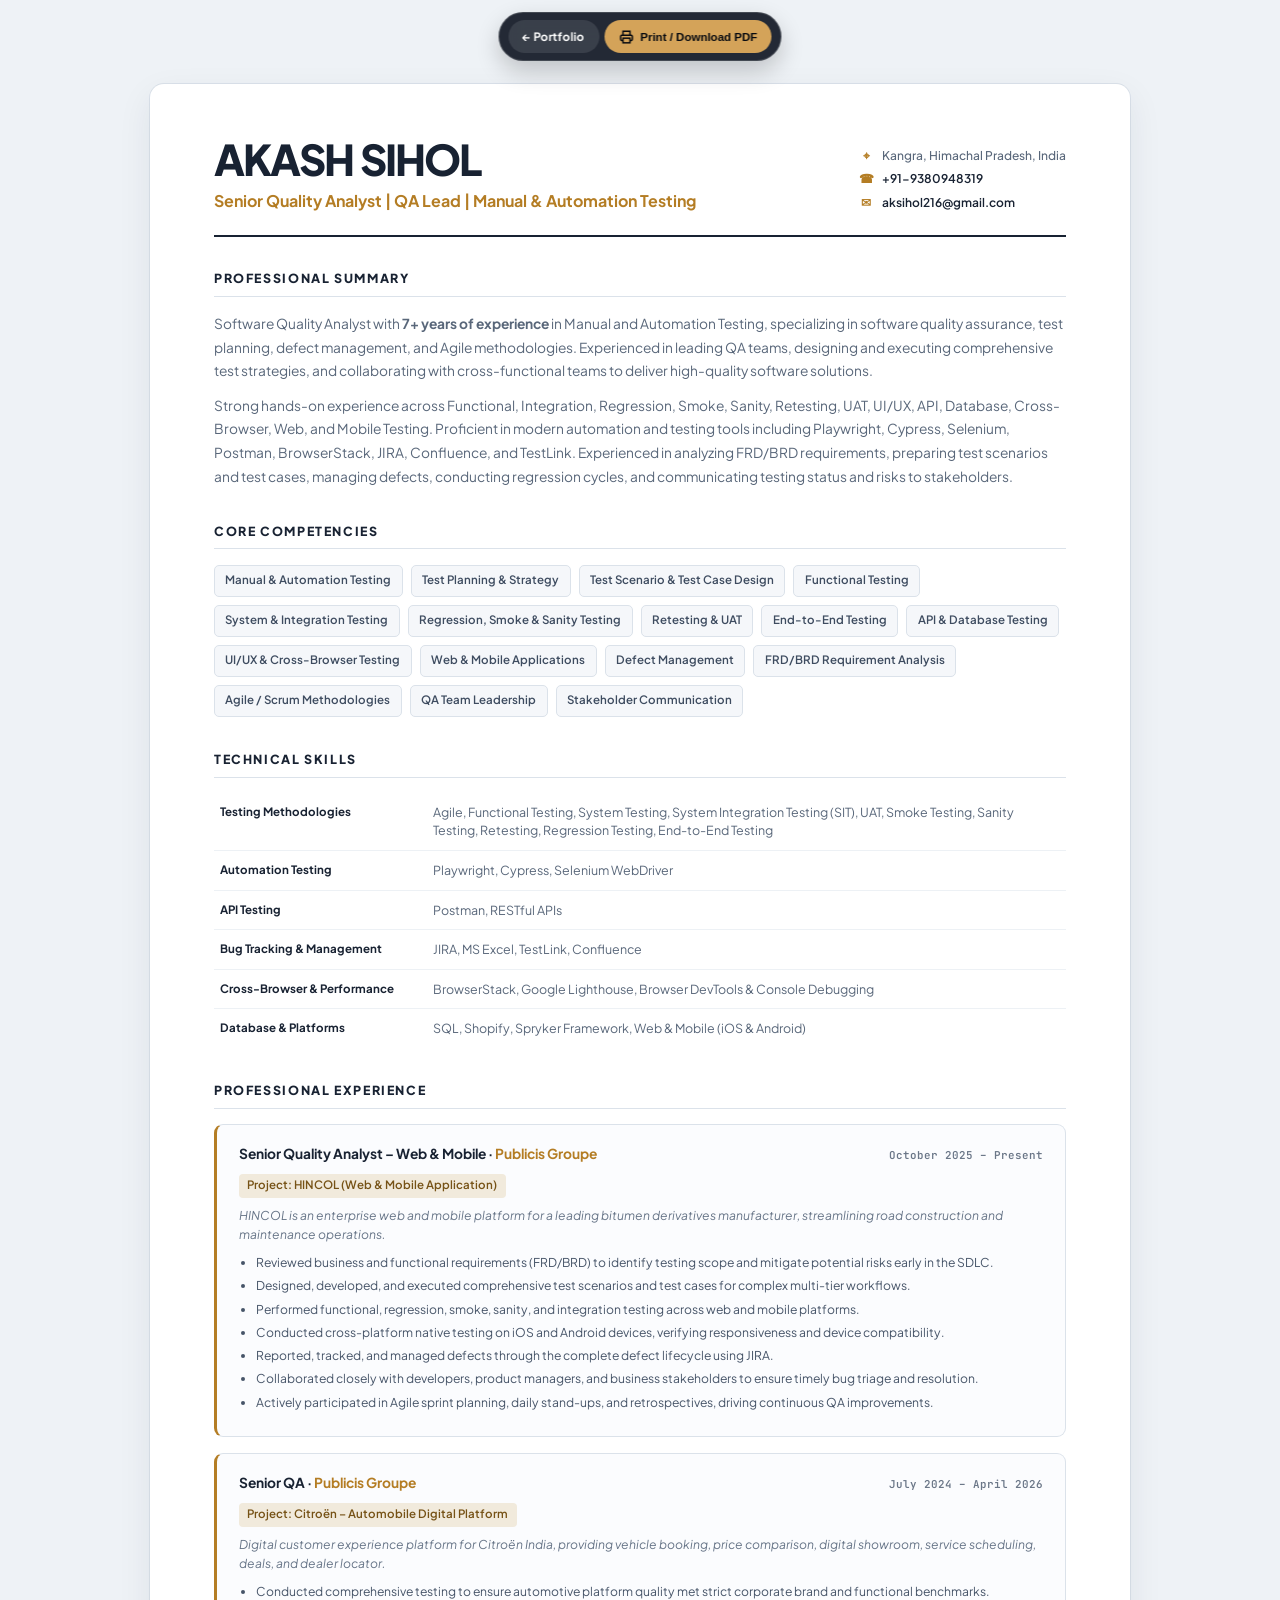
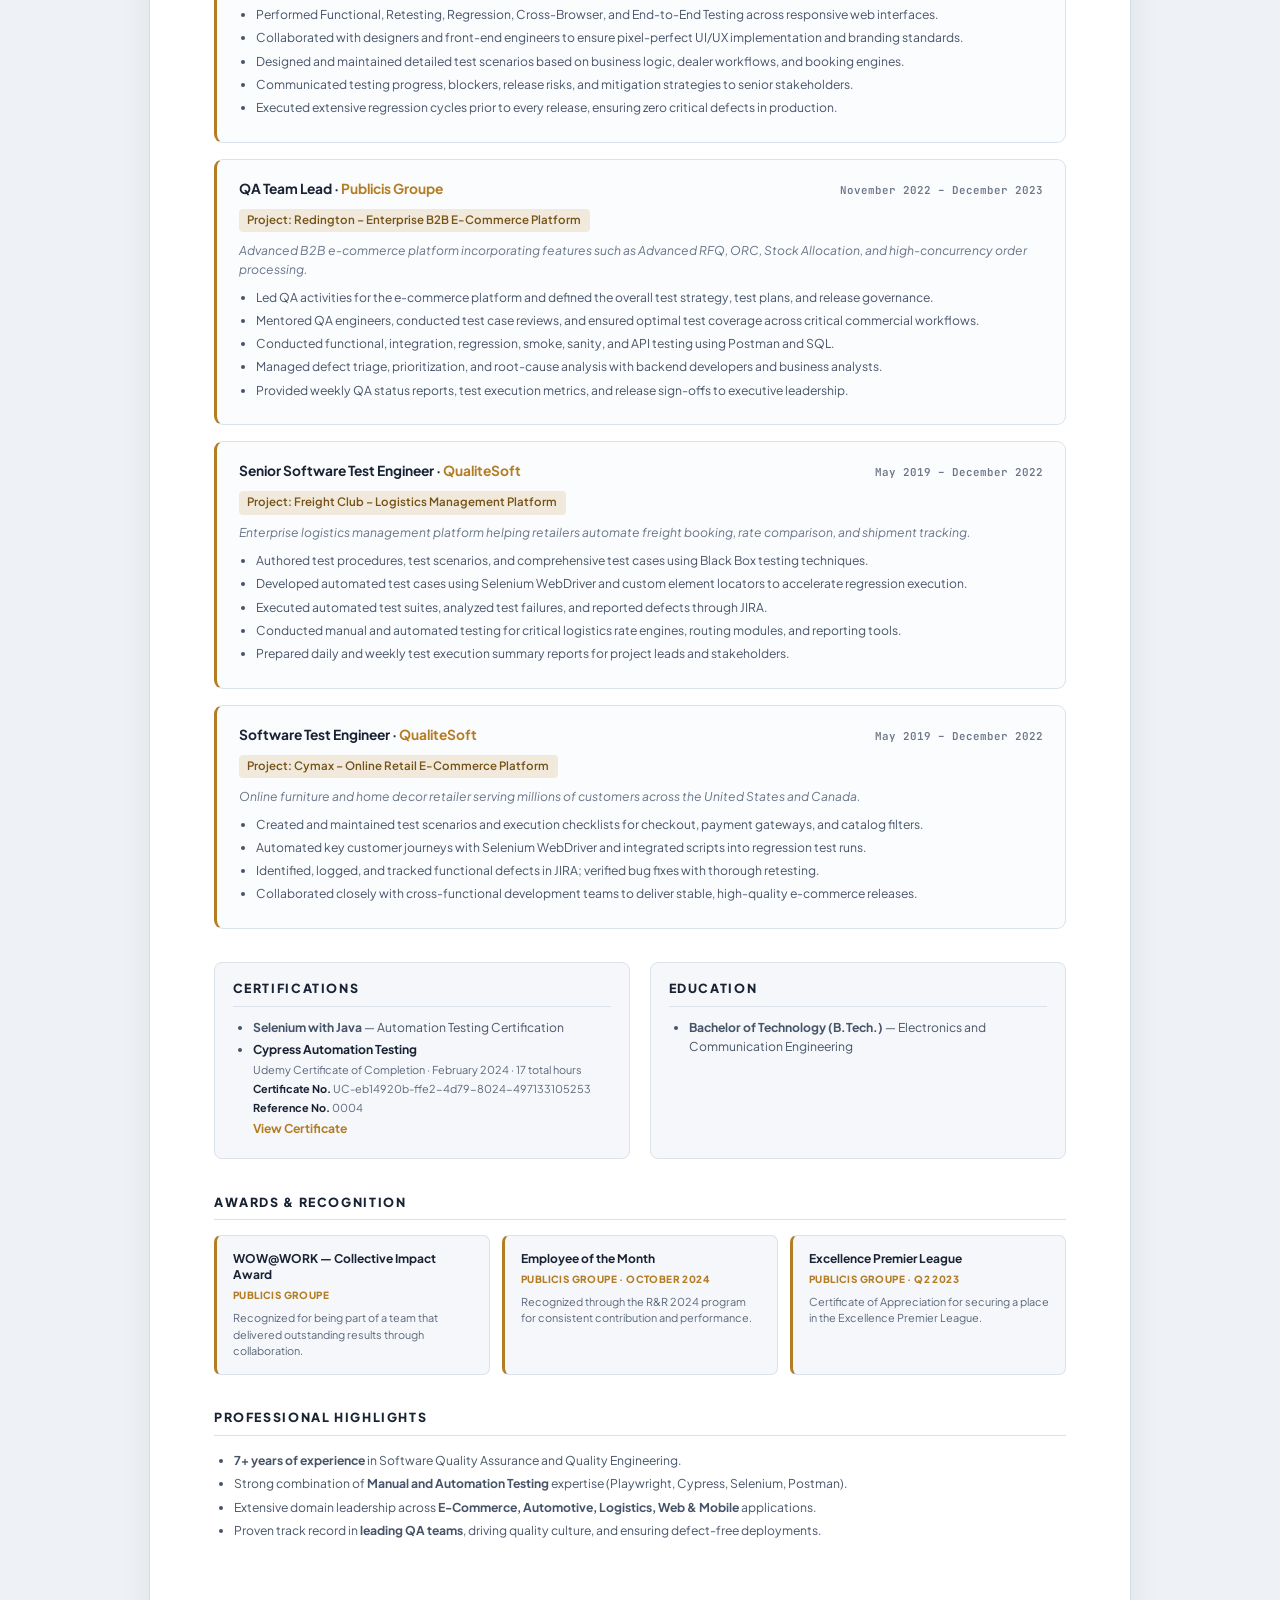
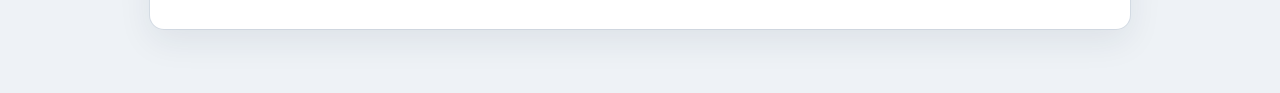
==== resume.html @ a9edb6c0 "style: improve word wrapping and overflow handling in resume and portfolio sections" ====
<!DOCTYPE html>
<html lang="en" data-theme="light">
<head>
  <meta charset="UTF-8" />
  <meta name="viewport" content="width=device-width, initial-scale=1.0" />
  <title>Akash_Sihol_QA_Resume</title>
  <meta name="description" content="Resume of Akash Sihol - Senior Quality Analyst & QA Lead with 7+ years of experience in Manual and Automation Testing across Web, Mobile & E-commerce platforms." />
  <link rel="preconnect" href="https://fonts.googleapis.com">
  <link rel="preconnect" href="https://fonts.gstatic.com" crossorigin>
  <link href="https://fonts.googleapis.com/css2?family=Plus+Jakarta+Sans:wght@300;400;500;600;700;800&family=JetBrains+Mono:wght@400;500&display=swap" rel="stylesheet">
  <style>
    :root {
      --primary: #121824;
      --secondary: #475569;
      --accent: #b47d24;
      --accent-dark: #8c5d10;
      --border: #e2e8f0;
      --bg: #f8fafc;
      --card-bg: #ffffff;
      --font-sans: 'Plus Jakarta Sans', -apple-system, BlinkMacSystemFont, 'Segoe UI', Roboto, sans-serif;
      --font-mono: 'JetBrains Mono', monospace;
    }

    * {
      box-sizing: border-box;
      margin: 0;
      padding: 0;
    }

    body {
      font-family: var(--font-sans);
      background-color: var(--bg);
      color: var(--primary);
      line-height: 1.55;
      padding: 2rem 1rem 4rem;
      -webkit-font-smoothing: antialiased;
    }

    /* Floating Toolbar */
    .resume-toolbar {
      position: fixed;
      top: 1rem;
      left: 50%;
      transform: translateX(-50%);
      z-index: 1000;
      display: flex;
      align-items: center;
      gap: 0.75rem;
      background: rgba(18, 24, 36, 0.92);
      backdrop-filter: blur(12px);
      padding: 0.5rem 1rem;
      border-radius: 9999px;
      box-shadow: 0 10px 25px rgba(0, 0, 0, 0.2);
      border: 1px solid rgba(255, 255, 255, 0.15);
    }
    .toolbar-btn {
      display: inline-flex;
      align-items: center;
      gap: 0.45rem;
      padding: 0.45rem 1rem;
      border-radius: 9999px;
      font-size: 0.8125rem;
      font-weight: 700;
      text-decoration: none;
      cursor: pointer;
      border: none;
      transition: all 0.2s ease;
    }
    .toolbar-btn--primary {
      background: #d4a359;
      color: #070a10;
    }
    .toolbar-btn--primary:hover {
      background: #e8c68a;
      transform: translateY(-1px);
    }
    .toolbar-btn--secondary {
      background: rgba(255, 255, 255, 0.1);
      color: #ffffff;
    }
    .toolbar-btn--secondary:hover {
      background: rgba(255, 255, 255, 0.2);
    }

    /* Resume Container */
    .resume-wrapper {
      max-width: 860px;
      margin: 3.5rem auto 0;
      background: var(--card-bg);
      border-radius: 12px;
      box-shadow: 0 4px 20px rgba(0, 0, 0, 0.06), 0 0 0 1px var(--border);
      padding: 3.25rem 3.5rem;
    }

    /* Header */
    .resume-header {
      border-bottom: 2px solid var(--primary);
      padding-bottom: 1.5rem;
      margin-bottom: 1.75rem;
      display: flex;
      justify-content: space-between;
      align-items: flex-start;
      gap: 2rem;
    }
    .name-title-group h1 {
      font-size: 2.25rem;
      font-weight: 800;
      letter-spacing: -0.02em;
      color: var(--primary);
      line-height: 1.1;
      text-transform: uppercase;
    }
    .name-title-group h2 {
      font-size: 1.0625rem;
      font-weight: 700;
      color: var(--accent);
      margin-top: 0.35rem;
      letter-spacing: 0.02em;
    }
    .contact-info {
      display: flex;
      flex-direction: column;
      align-items: flex-end;
      gap: 0.35rem;
      font-size: 0.875rem;
      color: var(--secondary);
      font-weight: 500;
    }
    .contact-info a {
      color: var(--primary);
      text-decoration: none;
      font-weight: 600;
    }
    .contact-info a:hover {
      color: var(--accent);
      text-decoration: underline;
    }

    /* Section Styles */
    .resume-section {
      margin-bottom: 1.75rem;
    }
    .section-heading {
      font-size: 0.9375rem;
      font-weight: 800;
      text-transform: uppercase;
      letter-spacing: 0.08em;
      color: var(--primary);
      border-bottom: 1.5px solid var(--border);
      padding-bottom: 0.35rem;
      margin-bottom: 0.85rem;
      display: flex;
      align-items: center;
      justify-content: space-between;
    }

    .summary-p {
      font-size: 0.9375rem;
      color: #334155;
      line-height: 1.65;
      margin-bottom: 0.5rem;
    }

    /* Skills Grid */
    .skills-table {
      width: 100%;
      border-collapse: collapse;
      font-size: 0.875rem;
      margin-bottom: 0.5rem;
    }
    .skills-table tr {
      border-bottom: 1px solid #f1f5f9;
    }
    .skills-table td {
      padding: 0.45rem 0.25rem;
      vertical-align: top;
    }
    .skills-category {
      font-weight: 700;
      color: var(--primary);
      width: 28%;
    }
    .skills-content {
      color: #334155;
    }

    /* Experience Items */
    .experience-item {
      margin-bottom: 1.35rem;
    }
    .experience-header {
      display: flex;
      justify-content: space-between;
      align-items: baseline;
      margin-bottom: 0.2rem;
    }
    .role-company {
      font-size: 0.95rem;
      font-weight: 700;
      color: var(--primary);
    }
    .company-name {
      color: var(--accent);
    }
    .project-name-badge {
      font-size: 0.875rem;
      font-weight: 600;
      color: #1e293b;
      margin-bottom: 0.35rem;
    }
    .date-location {
      font-size: 0.8125rem;
      font-family: var(--font-mono);
      font-weight: 600;
      color: #64748b;
    }
    .project-overview {
      font-size: 0.875rem;
      font-style: italic;
      color: #475569;
      margin-bottom: 0.4rem;
    }
    .duty-list {
      list-style-type: disc;
      padding-left: 1.25rem;
      font-size: 0.875rem;
      color: #334155;
      line-height: 1.55;
    }
    .duty-list li {
      margin-bottom: 0.25rem;
    }

    /* Certifications & Education */
    .cert-edu-grid {
      display: grid;
      grid-template-columns: 1fr 1fr;
      gap: 1.5rem;
    }
    .bullet-list {
      list-style-type: disc;
      padding-left: 1.25rem;
      font-size: 0.875rem;
      color: #334155;
      line-height: 1.55;
    }

    /* PRINT STYLES FOR PDF */
    @media print {
      body {
        background: #ffffff;
        color: #000000;
        padding: 0;
      }
      .resume-toolbar {
        display: none !important;
      }
      .resume-wrapper {
        margin: 0;
        padding: 0;
        box-shadow: none;
        border: none;
        max-width: 100%;
        border-radius: 0;
      }
      .resume-header {
        border-bottom-color: #000000;
      }
      .name-title-group h1 {
        color: #000000;
      }
      .name-title-group h2 {
        color: #7a540d;
      }
      .section-heading {
        border-bottom-color: #cbd5e1;
        break-after: avoid;
      }
      .experience-item {
        break-inside: avoid;
        margin-bottom: 1rem;
      }
      a {
        text-decoration: none;
        color: #000000;
      }
    }

    @media (max-width: 680px) {
      .resume-wrapper {
        padding: 2rem 1.5rem;
      }
      .resume-header {
        flex-direction: column;
        align-items: flex-start;
        gap: 1rem;
      }
      .contact-info {
        align-items: flex-start;
      }
      .cert-edu-grid {
        grid-template-columns: 1fr;
      }
      .skills-category {
        width: 35%;
      }
    }
    /* =====================================================================
       Resume layout refinement
       ===================================================================== */
    :root {
      --resume-ink: #182232;
      --resume-muted: #59677a;
      --resume-soft: #f5f7fa;
      --resume-line: #dbe2ea;
      --resume-gold: #b47d24;
    }

    body {
      background: #eef2f6;
      padding: 5.25rem 1rem 4rem;
      color: var(--resume-ink);
    }

    .resume-toolbar {
      top: 0.75rem;
      padding: 0.42rem 0.55rem;
      gap: 0.35rem;
      border-radius: 999px;
    }

    .toolbar-btn {
      min-height: 2.1rem;
      padding: 0.45rem 0.9rem;
      font-size: 0.72rem;
      white-space: nowrap;
    }

    .resume-wrapper {
      max-width: 980px;
      margin: 0 auto;
      padding: 3.25rem 4rem 3.5rem;
      border-radius: 14px;
      box-shadow: 0 12px 34px rgba(26, 39, 58, 0.08), 0 0 0 1px var(--resume-line);
    }

    .resume-header {
      display: grid;
      grid-template-columns: minmax(0, 1fr) auto;
      align-items: end;
      gap: 2.5rem;
      padding-bottom: 1.5rem;
      margin-bottom: 2rem;
      border-bottom: 2px solid var(--resume-ink);
    }

    .name-title-group h1 {
      font-size: clamp(2rem, 4vw, 2.65rem);
      color: var(--resume-ink);
      letter-spacing: -0.045em;
    }

    .name-title-group h2 {
      margin-top: 0.45rem;
      font-size: clamp(0.72rem, 1.4vw, 1rem);
      line-height: 1.35;
      letter-spacing: 0;
      white-space: nowrap;
      color: var(--resume-gold);
    }

    .contact-info {
      align-items: flex-start;
      gap: 0.48rem;
      min-width: 205px;
      font-size: 0.75rem;
      line-height: 1.35;
      color: var(--resume-muted);
    }

    .contact-line {
      display: flex;
      align-items: flex-start;
      gap: 0.5rem;
    }

    .contact-icon {
      width: 1rem;
      flex: 0 0 1rem;
      color: var(--resume-gold);
      font-weight: 800;
      text-align: center;
    }

    .contact-info a {
      color: var(--resume-ink);
    }

    .resume-section {
      margin-bottom: 2.1rem;
    }

    .section-heading {
      margin-bottom: 0.95rem;
      padding-bottom: 0.45rem;
      border-bottom: 1px solid var(--resume-line);
      color: var(--resume-ink);
      font-size: 0.78rem;
      letter-spacing: 0.13em;
    }

    .summary-p {
      margin-bottom: 0.65rem;
      color: var(--resume-muted);
      font-size: 0.86rem;
      line-height: 1.72;
    }

    .competency-list {
      display: flex;
      flex-wrap: wrap;
      gap: 0.5rem;
    }

    .competency-list span {
      display: inline-flex;
      align-items: center;
      min-height: 2rem;
      padding: 0.38rem 0.65rem;
      border: 1px solid var(--resume-line);
      border-radius: 5px;
      background: var(--resume-soft);
      color: #3e4c60;
      font-size: 0.72rem;
      font-weight: 600;
      line-height: 1.25;
    }

    .skills-table {
      table-layout: fixed;
      margin-bottom: 0;
      font-size: 0.78rem;
    }

    .skills-table tr {
      border-bottom: 1px solid #edf1f5;
    }

    .skills-table tr:last-child {
      border-bottom: 0;
    }

    .skills-table td {
      padding: 0.62rem 0.35rem;
      line-height: 1.5;
    }

    .skills-category {
      width: 25%;
      color: var(--resume-ink);
      font-size: 0.72rem;
      line-height: 1.35;
    }

    .skills-content {
      color: var(--resume-muted);
    }

    .experience-item {
      margin-bottom: 1rem;
      padding: 1.2rem 1.35rem 1.25rem;
      border: 1px solid var(--resume-line);
      border-left: 3px solid var(--resume-gold);
      border-radius: 9px;
      background: #fbfcfe;
    }

    .experience-item:last-child {
      margin-bottom: 0;
    }

    .experience-header {
      gap: 1rem;
      margin-bottom: 0.45rem;
    }

    .role-company {
      color: var(--resume-ink);
      font-size: 0.86rem;
      line-height: 1.45;
    }

    .company-name {
      color: var(--resume-gold);
    }

    .date-location {
      flex: 0 0 auto;
      color: #6b7788;
      font-size: 0.68rem;
      white-space: nowrap;
    }

    .project-name-badge {
      display: inline-flex;
      margin-bottom: 0.55rem;
      padding: 0.27rem 0.55rem;
      border-radius: 4px;
      background: #f1eadc;
      color: #765216;
      font-size: 0.72rem;
      line-height: 1.3;
    }

    .project-overview {
      margin-bottom: 0.55rem;
      color: #667487;
      font-size: 0.76rem;
      line-height: 1.55;
    }

    .duty-list,
    .bullet-list {
      color: #465468;
      font-size: 0.76rem;
      line-height: 1.55;
    }

    .duty-list {
      padding-left: 1.1rem;
    }

    .duty-list li,
    .bullet-list li {
      margin-bottom: 0.28rem;
    }

    .cert-edu-grid {
      gap: 1.25rem;
    }

    .cert-edu-grid > div {
      padding: 1rem 1.1rem;
      border: 1px solid var(--resume-line);
      border-radius: 8px;
      background: var(--resume-soft);
    }

    .cert-edu-grid .section-heading {
      margin-bottom: 0.7rem;
    }

    @page {
      size: A4;
      margin: 12mm;
    }

    @media print {
      body {
        background: #ffffff;
        padding: 0;
      }

      .resume-wrapper {
        max-width: none;
        padding: 0;
        box-shadow: none;
      }

      .resume-header {
        border-bottom-color: #111827;
      }

      .experience-item,
      .cert-edu-grid > div {
        background: #ffffff;
        break-inside: avoid;
      }

      .competency-list span,
      .project-name-badge {
        background: #ffffff;
      }
    }

    @media (max-width: 720px) {
      body {
        padding: 4.75rem 0.65rem 2rem;
      }

      .resume-toolbar {
        width: max-content;
        max-width: calc(100% - 1.3rem);
      }

      .toolbar-btn {
        padding-inline: 0.7rem;
        font-size: 0.66rem;
      }

      .resume-wrapper {
        padding: 1.75rem 1.15rem 2.25rem;
        border-radius: 10px;
      }

      .resume-header {
        grid-template-columns: 1fr;
        align-items: start;
        gap: 1.15rem;
        margin-bottom: 1.65rem;
      }

      .name-title-group h1 {
        font-size: 2rem;
      }

      .name-title-group h2 {
        font-size: 0.7rem;
        letter-spacing: -0.025em;
      }

      .contact-info {
        min-width: 0;
        font-size: 0.72rem;
      }

      .resume-section {
        margin-bottom: 1.65rem;
      }

      .summary-p {
        font-size: 0.8rem;
        line-height: 1.65;
      }

      .competency-list {
        gap: 0.4rem;
      }

      .competency-list span {
        padding: 0.34rem 0.5rem;
        font-size: 0.66rem;
      }

      .skills-table,
      .skills-table tbody,
      .skills-table tr,
      .skills-table td {
        display: block;
        width: 100%;
      }

      .skills-table tr {
        padding: 0.55rem 0;
      }

      .skills-table td {
        padding: 0.1rem 0;
      }

      .skills-category {
        font-size: 0.7rem;
      }

      .skills-content {
        font-size: 0.76rem;
      }

      .experience-item {
        padding: 1rem 0.9rem 1.05rem;
      }

      .experience-header {
        display: grid;
        grid-template-columns: 1fr;
        gap: 0.2rem;
      }

      .date-location {
        font-size: 0.64rem;
      }

      .role-company {
        font-size: 0.8rem;
      }

      .project-overview,
      .duty-list,
      .bullet-list {
        font-size: 0.72rem;
      }

      .cert-edu-grid {
        grid-template-columns: 1fr;
      }
    }

    @media (max-width: 390px) {
      .name-title-group h1 {
        font-size: 1.75rem;
      }

      .name-title-group h2 {
        font-size: 0.61rem;
      }

      .toolbar-btn {
        padding-inline: 0.55rem;
        font-size: 0.6rem;
      }
    }

    .resume-awards-grid {
      display: grid;
      grid-template-columns: repeat(3, minmax(0, 1fr));
      gap: 0.75rem;
    }

    .resume-award-item {
      padding: 0.9rem 1rem;
      border: 1px solid var(--resume-line);
      border-left: 3px solid var(--resume-gold);
      border-radius: 7px;
      background: var(--resume-soft);
    }

    .resume-award-item h4 {
      color: var(--resume-ink);
      font-size: 0.75rem;
      line-height: 1.35;
    }

    .resume-award-item span {
      display: block;
      margin-top: 0.3rem;
      color: var(--resume-gold);
      font-size: 0.62rem;
      font-weight: 800;
      letter-spacing: 0.04em;
      text-transform: uppercase;
    }

    .resume-award-item p {
      margin-top: 0.45rem;
      color: var(--resume-muted);
      font-size: 0.68rem;
      line-height: 1.5;
    }

    .resume-cert-link {
      display: inline-block;
      margin-top: 0.25rem;
      color: var(--resume-gold);
      font-weight: 700;
      text-decoration: none;
    }

    .resume-cert-link:hover {
      text-decoration: underline;
    }

    .resume-certification-item {
      line-height: 1.45;
    }

    .resume-certification-item > strong {
      display: block;
      color: var(--resume-ink);
    }

    .certification-subtitle,
    .certification-meta {
      display: block;
      margin-top: 0.2rem;
      color: var(--resume-muted);
      font-size: 0.68rem;
    }

    .certification-meta b {
      color: var(--resume-ink);
      font-weight: 700;
    }

    @media print {
      .resume-award-item {
        background: #ffffff;
      }

      .resume-cert-link {
        color: #111827;
        text-decoration: none;
      }
    }

    @media (max-width: 720px) {
      .resume-awards-grid {
        grid-template-columns: 1fr;
      }
    }

    /* Keep normal words intact on narrow screens. */
    .resume-wrapper,
    .resume-wrapper * {
      word-break: normal;
      overflow-wrap: normal;
      hyphens: none;
      line-break: auto;
    }

    .resume-wrapper .certification-meta {
      max-width: 100%;
      overflow-x: auto;
      white-space: nowrap;
      scrollbar-width: thin;
    }
  </style>
</head>
<body>

  <!-- Floating Navigation Toolbar -->
  <div class="resume-toolbar">
    <a href="./index.html" class="toolbar-btn toolbar-btn--secondary">← Portfolio</a>
    <button onclick="document.title='Akash_Sihol_QA_Resume'; window.print()" class="toolbar-btn toolbar-btn--primary">
      <svg width="14" height="14" viewBox="0 0 24 24" fill="none" stroke="currentColor" stroke-width="2.5"><path d="M6 9V2h12v7M6 18H4a2 2 0 0 1-2-2v-5a2 2 0 0 1 2-2h16a2 2 0 0 1 2 2v5a2 2 0 0 1-2 2h-2"/><rect x="6" y="14" width="12" height="8"/></svg>
      Print / Download PDF
    </button>
  </div>

  <main class="resume-wrapper">
    <!-- Header -->
    <header class="resume-header">
      <div class="name-title-group">
        <h1>Akash Sihol</h1>
        <h2>Senior Quality Analyst | QA Lead | Manual &amp; Automation Testing</h2>
      </div>
      <div class="contact-info">
        <span class="contact-line"><span class="contact-icon" aria-hidden="true">⌖</span><span>Kangra, Himachal Pradesh, India</span></span>
        <span class="contact-line"><span class="contact-icon" aria-hidden="true">☎</span><a href="tel:+919380948319">+91-9380948319</a></span>
        <span class="contact-line"><span class="contact-icon" aria-hidden="true">✉</span><a href="mailto:aksihol216@gmail.com">aksihol216@gmail.com</a></span>
      </div>
    </header>

    <!-- Professional Summary -->
    <section class="resume-section">
      <h3 class="section-heading">Professional Summary</h3>
      <p class="summary-p">
        Software Quality Analyst with <strong>7+ years of experience</strong> in Manual and Automation Testing, specializing in software quality assurance, test planning, defect management, and Agile methodologies. Experienced in leading QA teams, designing and executing comprehensive test strategies, and collaborating with cross-functional teams to deliver high-quality software solutions.
      </p>
      <p class="summary-p">
        Strong hands-on experience across Functional, Integration, Regression, Smoke, Sanity, Retesting, UAT, UI/UX, API, Database, Cross-Browser, Web, and Mobile Testing. Proficient in modern automation and testing tools including Playwright, Cypress, Selenium, Postman, BrowserStack, JIRA, Confluence, and TestLink. Experienced in analyzing FRD/BRD requirements, preparing test scenarios and test cases, managing defects, conducting regression cycles, and communicating testing status and risks to stakeholders.
      </p>
    </section>

    <!-- Core Competencies -->
    <section class="resume-section">
      <h3 class="section-heading">Core Competencies</h3>
      <div class="competency-list" aria-label="Core competencies">
        <span>Manual &amp; Automation Testing</span>
        <span>Test Planning &amp; Strategy</span>
        <span>Test Scenario &amp; Test Case Design</span>
        <span>Functional Testing</span>
        <span>System &amp; Integration Testing</span>
        <span>Regression, Smoke &amp; Sanity Testing</span>
        <span>Retesting &amp; UAT</span>
        <span>End-to-End Testing</span>
        <span>API &amp; Database Testing</span>
        <span>UI/UX &amp; Cross-Browser Testing</span>
        <span>Web &amp; Mobile Applications</span>
        <span>Defect Management</span>
        <span>FRD/BRD Requirement Analysis</span>
        <span>Agile / Scrum Methodologies</span>
        <span>QA Team Leadership</span>
        <span>Stakeholder Communication</span>
      </div>
    </section>

    <!-- Technical Skills -->
    <section class="resume-section">
      <h3 class="section-heading">Technical Skills</h3>
      <table class="skills-table">
        <tr>
          <td class="skills-category">Testing Methodologies</td>
          <td class="skills-content">Agile, Functional Testing, System Testing, System Integration Testing (SIT), UAT, Smoke Testing, Sanity Testing, Retesting, Regression Testing, End-to-End Testing</td>
        </tr>
        <tr>
          <td class="skills-category">Automation Testing</td>
          <td class="skills-content">Playwright, Cypress, Selenium WebDriver</td>
        </tr>
        <tr>
          <td class="skills-category">API Testing</td>
          <td class="skills-content">Postman, RESTful APIs</td>
        </tr>
        <tr>
          <td class="skills-category">Bug Tracking &amp; Management</td>
          <td class="skills-content">JIRA, MS Excel, TestLink, Confluence</td>
        </tr>
        <tr>
          <td class="skills-category">Cross-Browser &amp; Performance</td>
          <td class="skills-content">BrowserStack, Google Lighthouse, Browser DevTools &amp; Console Debugging</td>
        </tr>
        <tr>
          <td class="skills-category">Database &amp; Platforms</td>
          <td class="skills-content">SQL, Shopify, Spryker Framework, Web &amp; Mobile (iOS &amp; Android)</td>
        </tr>
      </table>
    </section>

    <!-- Professional Experience -->
    <section class="resume-section">
      <h3 class="section-heading">Professional Experience</h3>

      <!-- 1. HINCOL -->
      <div class="experience-item">
        <div class="experience-header">
          <div class="role-company">Senior Quality Analyst – Web &amp; Mobile · <span class="company-name">Publicis Groupe</span></div>
          <div class="date-location">October 2025 – Present</div>
        </div>
        <div class="project-name-badge">Project: HINCOL (Web &amp; Mobile Application)</div>
        <p class="project-overview">HINCOL is an enterprise web and mobile platform for a leading bitumen derivatives manufacturer, streamlining road construction and maintenance operations.</p>
        <ul class="duty-list">
          <li>Reviewed business and functional requirements (FRD/BRD) to identify testing scope and mitigate potential risks early in the SDLC.</li>
          <li>Designed, developed, and executed comprehensive test scenarios and test cases for complex multi-tier workflows.</li>
          <li>Performed functional, regression, smoke, sanity, and integration testing across web and mobile platforms.</li>
          <li>Conducted cross-platform native testing on iOS and Android devices, verifying responsiveness and device compatibility.</li>
          <li>Reported, tracked, and managed defects through the complete defect lifecycle using JIRA.</li>
          <li>Collaborated closely with developers, product managers, and business stakeholders to ensure timely bug triage and resolution.</li>
          <li>Actively participated in Agile sprint planning, daily stand-ups, and retrospectives, driving continuous QA improvements.</li>
        </ul>
      </div>

      <!-- 2. Citroen -->
      <div class="experience-item">
        <div class="experience-header">
          <div class="role-company">Senior QA · <span class="company-name">Publicis Groupe</span></div>
          <div class="date-location">July 2024 – April 2026</div>
        </div>
        <div class="project-name-badge">Project: Citroën – Automobile Digital Platform</div>
        <p class="project-overview">Digital customer experience platform for Citroën India, providing vehicle booking, price comparison, digital showroom, service scheduling, deals, and dealer locator.</p>
        <ul class="duty-list">
          <li>Conducted comprehensive testing to ensure automotive platform quality met strict corporate brand and functional benchmarks.</li>
          <li>Performed Functional, Retesting, Regression, Cross-Browser, and End-to-End Testing across responsive web interfaces.</li>
          <li>Collaborated with designers and front-end engineers to ensure pixel-perfect UI/UX implementation and branding standards.</li>
          <li>Designed and maintained detailed test scenarios based on business logic, dealer workflows, and booking engines.</li>
          <li>Communicated testing progress, blockers, release risks, and mitigation strategies to senior stakeholders.</li>
          <li>Executed extensive regression cycles prior to every release, ensuring zero critical defects in production.</li>
        </ul>
      </div>

      <!-- 3. Redington -->
      <div class="experience-item">
        <div class="experience-header">
          <div class="role-company">QA Team Lead · <span class="company-name">Publicis Groupe</span></div>
          <div class="date-location">November 2022 – December 2023</div>
        </div>
        <div class="project-name-badge">Project: Redington – Enterprise B2B E-Commerce Platform</div>
        <p class="project-overview">Advanced B2B e-commerce platform incorporating features such as Advanced RFQ, ORC, Stock Allocation, and high-concurrency order processing.</p>
        <ul class="duty-list">
          <li>Led QA activities for the e-commerce platform and defined the overall test strategy, test plans, and release governance.</li>
          <li>Mentored QA engineers, conducted test case reviews, and ensured optimal test coverage across critical commercial workflows.</li>
          <li>Conducted functional, integration, regression, smoke, sanity, and API testing using Postman and SQL.</li>
          <li>Managed defect triage, prioritization, and root-cause analysis with backend developers and business analysts.</li>
          <li>Provided weekly QA status reports, test execution metrics, and release sign-offs to executive leadership.</li>
        </ul>
      </div>

      <!-- 4. Freight Club -->
      <div class="experience-item">
        <div class="experience-header">
          <div class="role-company">Senior Software Test Engineer · <span class="company-name">QualiteSoft</span></div>
          <div class="date-location">May 2019 – December 2022</div>
        </div>
        <div class="project-name-badge">Project: Freight Club – Logistics Management Platform</div>
        <p class="project-overview">Enterprise logistics management platform helping retailers automate freight booking, rate comparison, and shipment tracking.</p>
        <ul class="duty-list">
          <li>Authored test procedures, test scenarios, and comprehensive test cases using Black Box testing techniques.</li>
          <li>Developed automated test cases using Selenium WebDriver and custom element locators to accelerate regression execution.</li>
          <li>Executed automated test suites, analyzed test failures, and reported defects through JIRA.</li>
          <li>Conducted manual and automated testing for critical logistics rate engines, routing modules, and reporting tools.</li>
          <li>Prepared daily and weekly test execution summary reports for project leads and stakeholders.</li>
        </ul>
      </div>

      <!-- 5. Cymax -->
      <div class="experience-item">
        <div class="experience-header">
          <div class="role-company">Software Test Engineer · <span class="company-name">QualiteSoft</span></div>
          <div class="date-location">May 2019 – December 2022</div>
        </div>
        <div class="project-name-badge">Project: Cymax – Online Retail E-Commerce Platform</div>
        <p class="project-overview">Online furniture and home decor retailer serving millions of customers across the United States and Canada.</p>
        <ul class="duty-list">
          <li>Created and maintained test scenarios and execution checklists for checkout, payment gateways, and catalog filters.</li>
          <li>Automated key customer journeys with Selenium WebDriver and integrated scripts into regression test runs.</li>
          <li>Identified, logged, and tracked functional defects in JIRA; verified bug fixes with thorough retesting.</li>
          <li>Collaborated closely with cross-functional development teams to deliver stable, high-quality e-commerce releases.</li>
        </ul>
      </div>
    </section>

    <!-- Certifications & Education -->
    <section class="resume-section">
      <div class="cert-edu-grid">
        <div>
          <h3 class="section-heading">Certifications</h3>
          <ul class="bullet-list">
            <li><strong>Selenium with Java</strong> — Automation Testing Certification</li>
            <li class="resume-certification-item">
              <strong>Cypress Automation Testing</strong>
              <span class="certification-subtitle">Udemy Certificate of Completion · February 2024 · 17 total hours</span>
              <span class="certification-meta"><b>Certificate No.</b> UC-eb14920b-ffe2-4d79-8024-497133105253</span>
              <span class="certification-meta"><b>Reference No.</b> 0004</span>
              <a class="resume-cert-link" href="./assets/cypress-certificate.jpeg" target="_blank" rel="noopener noreferrer">View Certificate</a>
            </li>
          </ul>
        </div>
        <div>
          <h3 class="section-heading">Education</h3>
          <ul class="bullet-list">
            <li><strong>Bachelor of Technology (B.Tech.)</strong> — Electronics and Communication Engineering</li>
          </ul>
        </div>
      </div>
    </section>

    <!-- Awards & Recognition -->
    <section class="resume-section awards-resume-section">
      <h3 class="section-heading">Awards &amp; Recognition</h3>
      <div class="resume-awards-grid">
        <article class="resume-award-item">
          <div>
            <h4>WOW@WORK — Collective Impact Award</h4>
            <span>Publicis Groupe</span>
          </div>
          <p>Recognized for being part of a team that delivered outstanding results through collaboration.</p>
        </article>
        <article class="resume-award-item">
          <div>
            <h4>Employee of the Month</h4>
            <span>Publicis Groupe · October 2024</span>
          </div>
          <p>Recognized through the R&amp;R 2024 program for consistent contribution and performance.</p>
        </article>
        <article class="resume-award-item">
          <div>
            <h4>Excellence Premier League</h4>
            <span>Publicis Groupe · Q2 2023</span>
          </div>
          <p>Certificate of Appreciation for securing a place in the Excellence Premier League.</p>
        </article>
      </div>
    </section>

    <!-- Highlights -->
    <section class="resume-section">
      <h3 class="section-heading">Professional Highlights</h3>
      <ul class="bullet-list">
        <li><strong>7+ years of experience</strong> in Software Quality Assurance and Quality Engineering.</li>
        <li>Strong combination of <strong>Manual and Automation Testing</strong> expertise (Playwright, Cypress, Selenium, Postman).</li>
        <li>Extensive domain leadership across <strong>E-Commerce, Automotive, Logistics, Web &amp; Mobile</strong> applications.</li>
        <li>Proven track record in <strong>leading QA teams</strong>, driving quality culture, and ensuring defect-free deployments.</li>
      </ul>
    </section>
  </main>

</body>
</html>
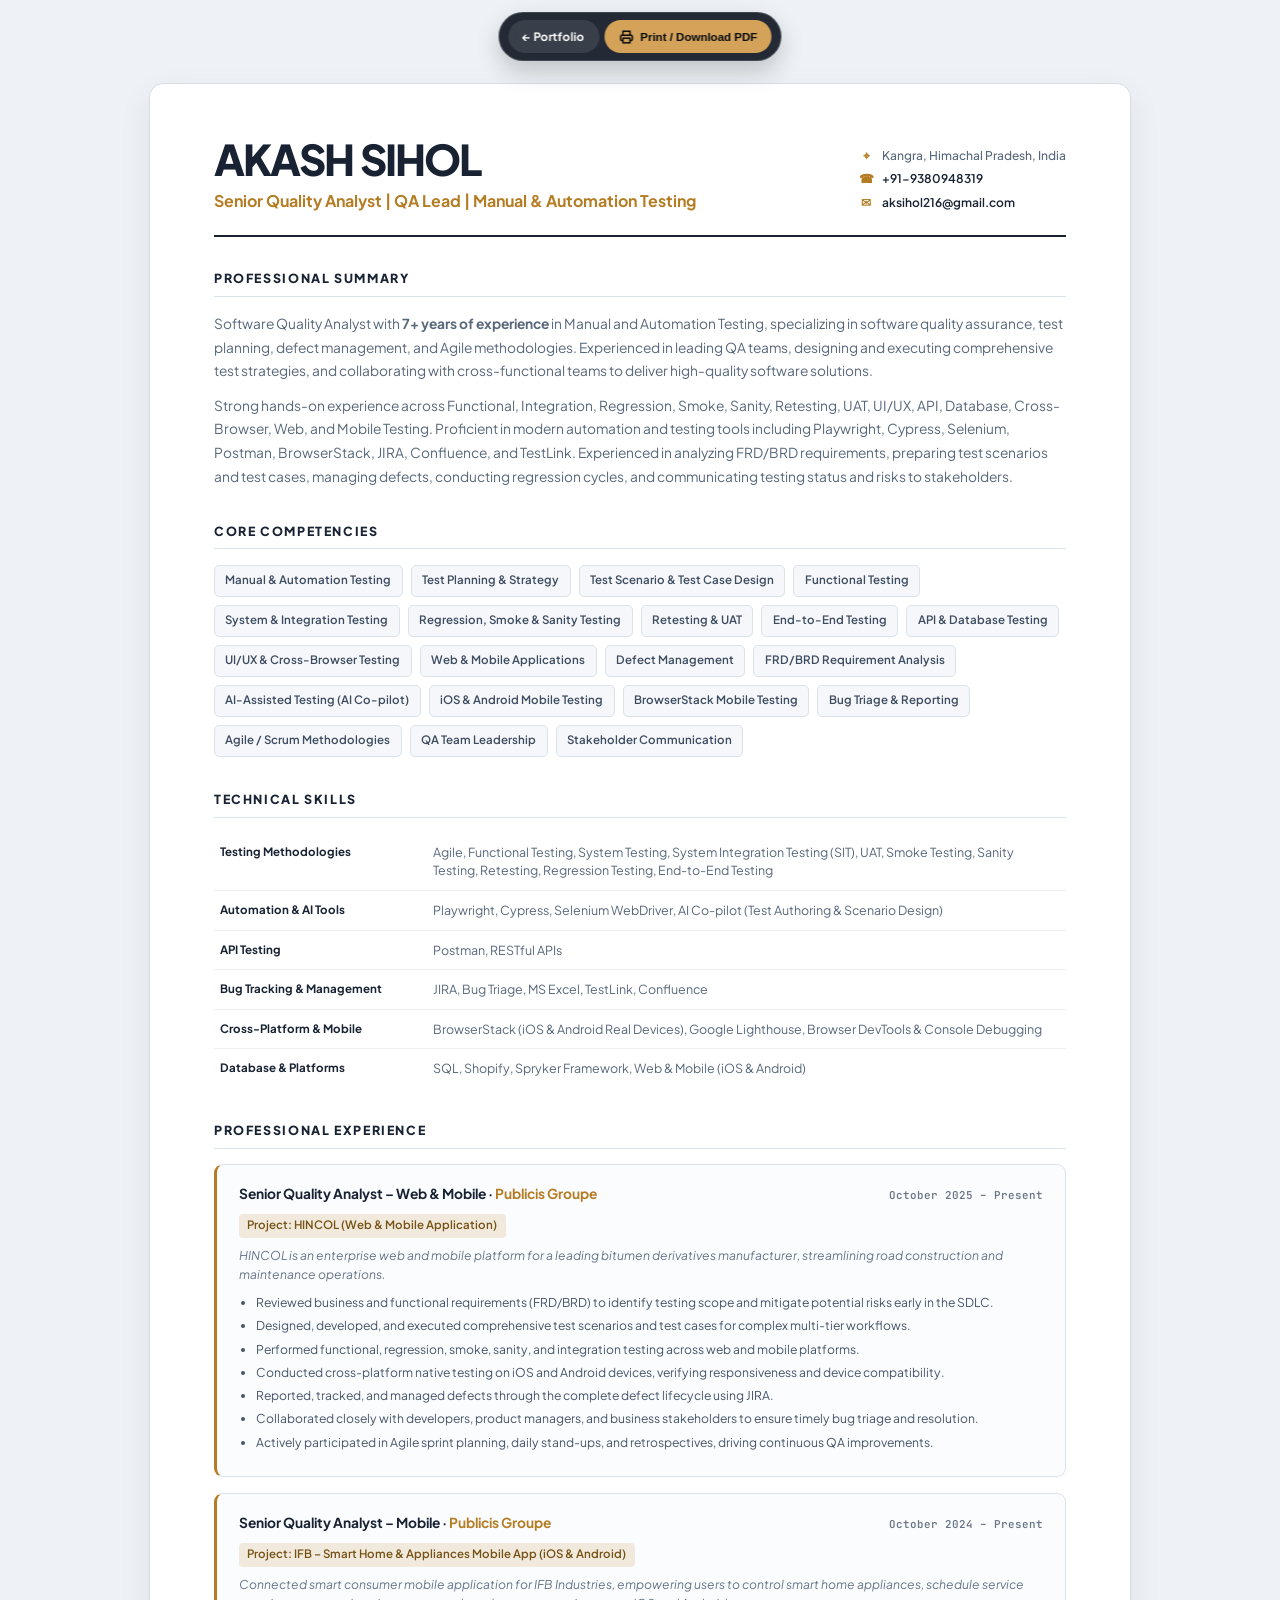
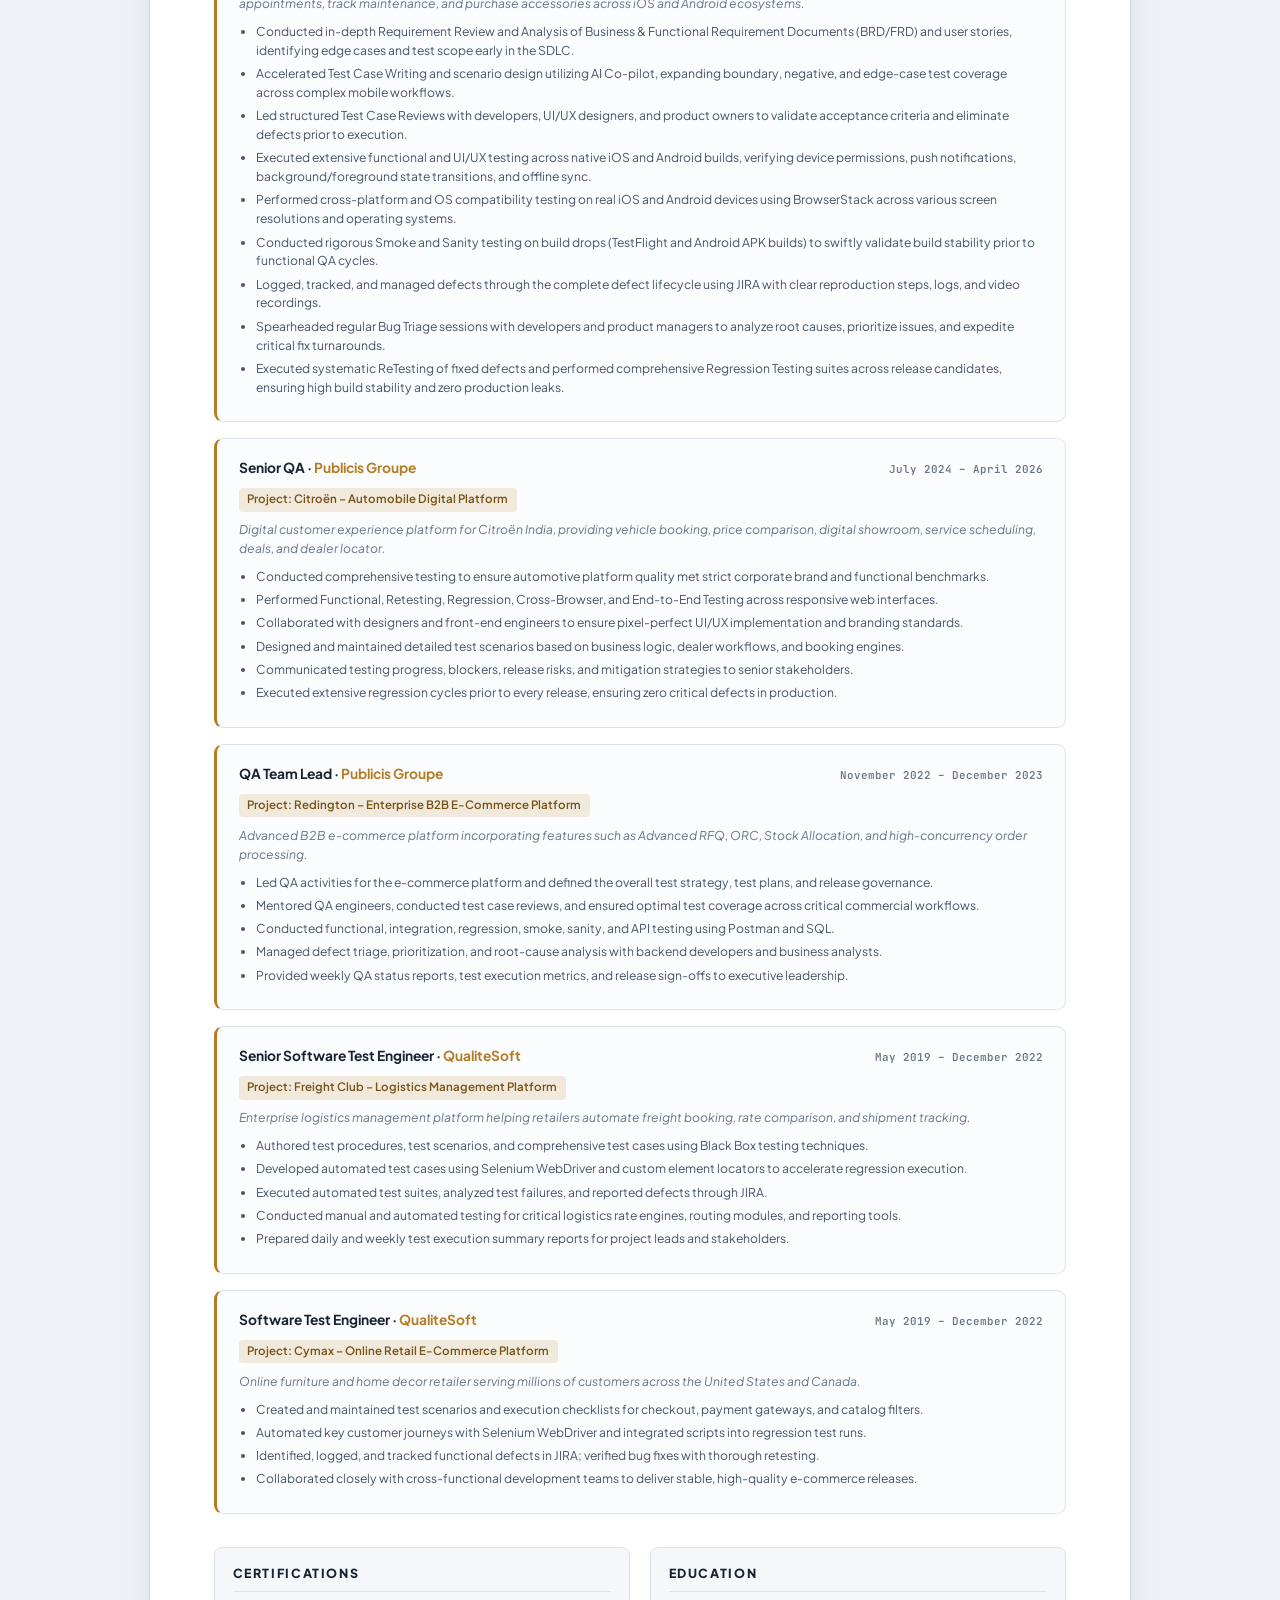
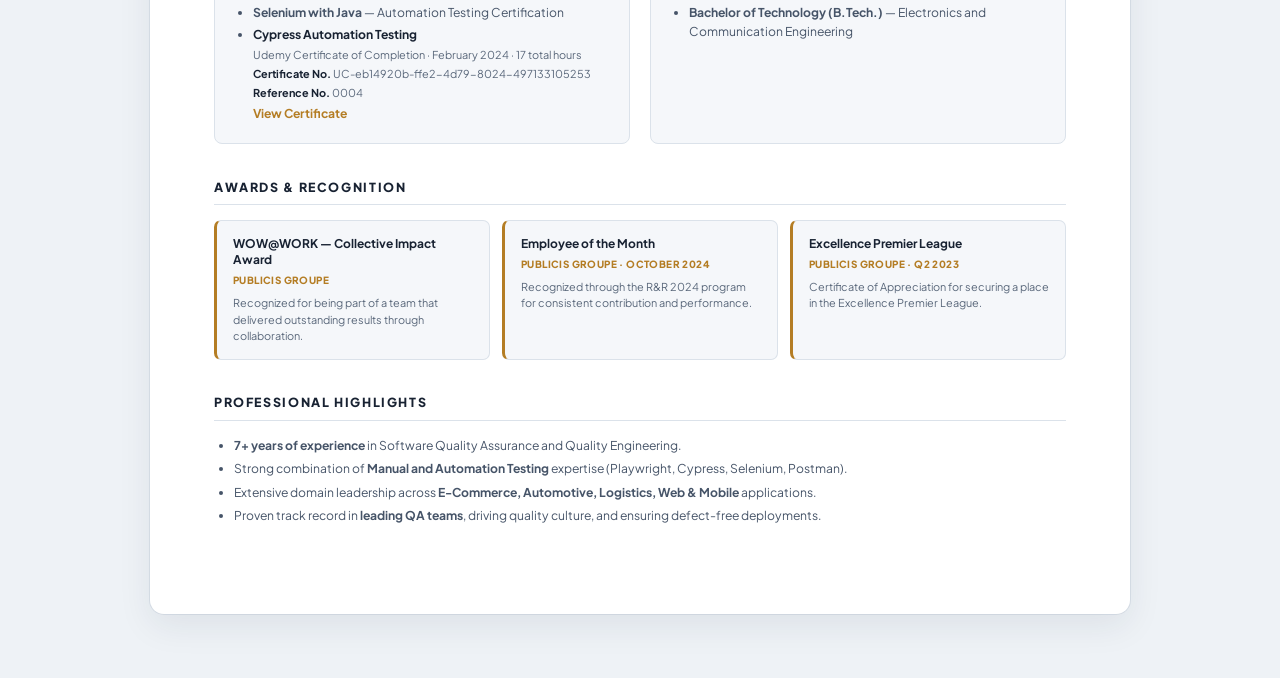
==== commit fe8fa7a9: "Update - IFB" ====
--- a/resume.html
+++ b/resume.html
@@ -868,6 +868,10 @@
         <span>Web &amp; Mobile Applications</span>
         <span>Defect Management</span>
         <span>FRD/BRD Requirement Analysis</span>
+        <span>AI-Assisted Testing (AI Co-pilot)</span>
+        <span>iOS &amp; Android Mobile Testing</span>
+        <span>BrowserStack Mobile Testing</span>
+        <span>Bug Triage &amp; Reporting</span>
         <span>Agile / Scrum Methodologies</span>
         <span>QA Team Leadership</span>
         <span>Stakeholder Communication</span>
@@ -883,8 +887,8 @@
           <td class="skills-content">Agile, Functional Testing, System Testing, System Integration Testing (SIT), UAT, Smoke Testing, Sanity Testing, Retesting, Regression Testing, End-to-End Testing</td>
         </tr>
         <tr>
-          <td class="skills-category">Automation Testing</td>
-          <td class="skills-content">Playwright, Cypress, Selenium WebDriver</td>
+          <td class="skills-category">Automation &amp; AI Tools</td>
+          <td class="skills-content">Playwright, Cypress, Selenium WebDriver, AI Co-pilot (Test Authoring &amp; Scenario Design)</td>
         </tr>
         <tr>
           <td class="skills-category">API Testing</td>
@@ -892,11 +896,11 @@
         </tr>
         <tr>
           <td class="skills-category">Bug Tracking &amp; Management</td>
-          <td class="skills-content">JIRA, MS Excel, TestLink, Confluence</td>
+          <td class="skills-content">JIRA, Bug Triage, MS Excel, TestLink, Confluence</td>
         </tr>
         <tr>
-          <td class="skills-category">Cross-Browser &amp; Performance</td>
-          <td class="skills-content">BrowserStack, Google Lighthouse, Browser DevTools &amp; Console Debugging</td>
+          <td class="skills-category">Cross-Platform &amp; Mobile</td>
+          <td class="skills-content">BrowserStack (iOS &amp; Android Real Devices), Google Lighthouse, Browser DevTools &amp; Console Debugging</td>
         </tr>
         <tr>
           <td class="skills-category">Database &amp; Platforms</td>
@@ -928,7 +932,28 @@
         </ul>
       </div>
 
-      <!-- 2. Citroen -->
+      <!-- 2. IFB Mobile App -->
+      <div class="experience-item">
+        <div class="experience-header">
+          <div class="role-company">Senior Quality Analyst – Mobile · <span class="company-name">Publicis Groupe</span></div>
+          <div class="date-location">October 2024 – Present</div>
+        </div>
+        <div class="project-name-badge">Project: IFB – Smart Home &amp; Appliances Mobile App (iOS &amp; Android)</div>
+        <p class="project-overview">Connected smart consumer mobile application for IFB Industries, empowering users to control smart home appliances, schedule service appointments, track maintenance, and purchase accessories across iOS and Android ecosystems.</p>
+        <ul class="duty-list">
+          <li>Conducted in-depth Requirement Review and Analysis of Business &amp; Functional Requirement Documents (BRD/FRD) and user stories, identifying edge cases and test scope early in the SDLC.</li>
+          <li>Accelerated Test Case Writing and scenario design utilizing AI Co-pilot, expanding boundary, negative, and edge-case test coverage across complex mobile workflows.</li>
+          <li>Led structured Test Case Reviews with developers, UI/UX designers, and product owners to validate acceptance criteria and eliminate defects prior to execution.</li>
+          <li>Executed extensive functional and UI/UX testing across native iOS and Android builds, verifying device permissions, push notifications, background/foreground state transitions, and offline sync.</li>
+          <li>Performed cross-platform and OS compatibility testing on real iOS and Android devices using BrowserStack across various screen resolutions and operating systems.</li>
+          <li>Conducted rigorous Smoke and Sanity testing on build drops (TestFlight and Android APK builds) to swiftly validate build stability prior to functional QA cycles.</li>
+          <li>Logged, tracked, and managed defects through the complete defect lifecycle using JIRA with clear reproduction steps, logs, and video recordings.</li>
+          <li>Spearheaded regular Bug Triage sessions with developers and product managers to analyze root causes, prioritize issues, and expedite critical fix turnarounds.</li>
+          <li>Executed systematic ReTesting of fixed defects and performed comprehensive Regression Testing suites across release candidates, ensuring high build stability and zero production leaks.</li>
+        </ul>
+      </div>
+
+      <!-- 3. Citroen -->
       <div class="experience-item">
         <div class="experience-header">
           <div class="role-company">Senior QA · <span class="company-name">Publicis Groupe</span></div>
@@ -946,7 +971,7 @@
         </ul>
       </div>
 
-      <!-- 3. Redington -->
+      <!-- 4. Redington -->
       <div class="experience-item">
         <div class="experience-header">
           <div class="role-company">QA Team Lead · <span class="company-name">Publicis Groupe</span></div>
@@ -963,7 +988,7 @@
         </ul>
       </div>
 
-      <!-- 4. Freight Club -->
+      <!-- 5. Freight Club -->
       <div class="experience-item">
         <div class="experience-header">
           <div class="role-company">Senior Software Test Engineer · <span class="company-name">QualiteSoft</span></div>
@@ -980,7 +1005,7 @@
         </ul>
       </div>
 
-      <!-- 5. Cymax -->
+      <!-- 6. Cymax -->
       <div class="experience-item">
         <div class="experience-header">
           <div class="role-company">Software Test Engineer · <span class="company-name">QualiteSoft</span></div>
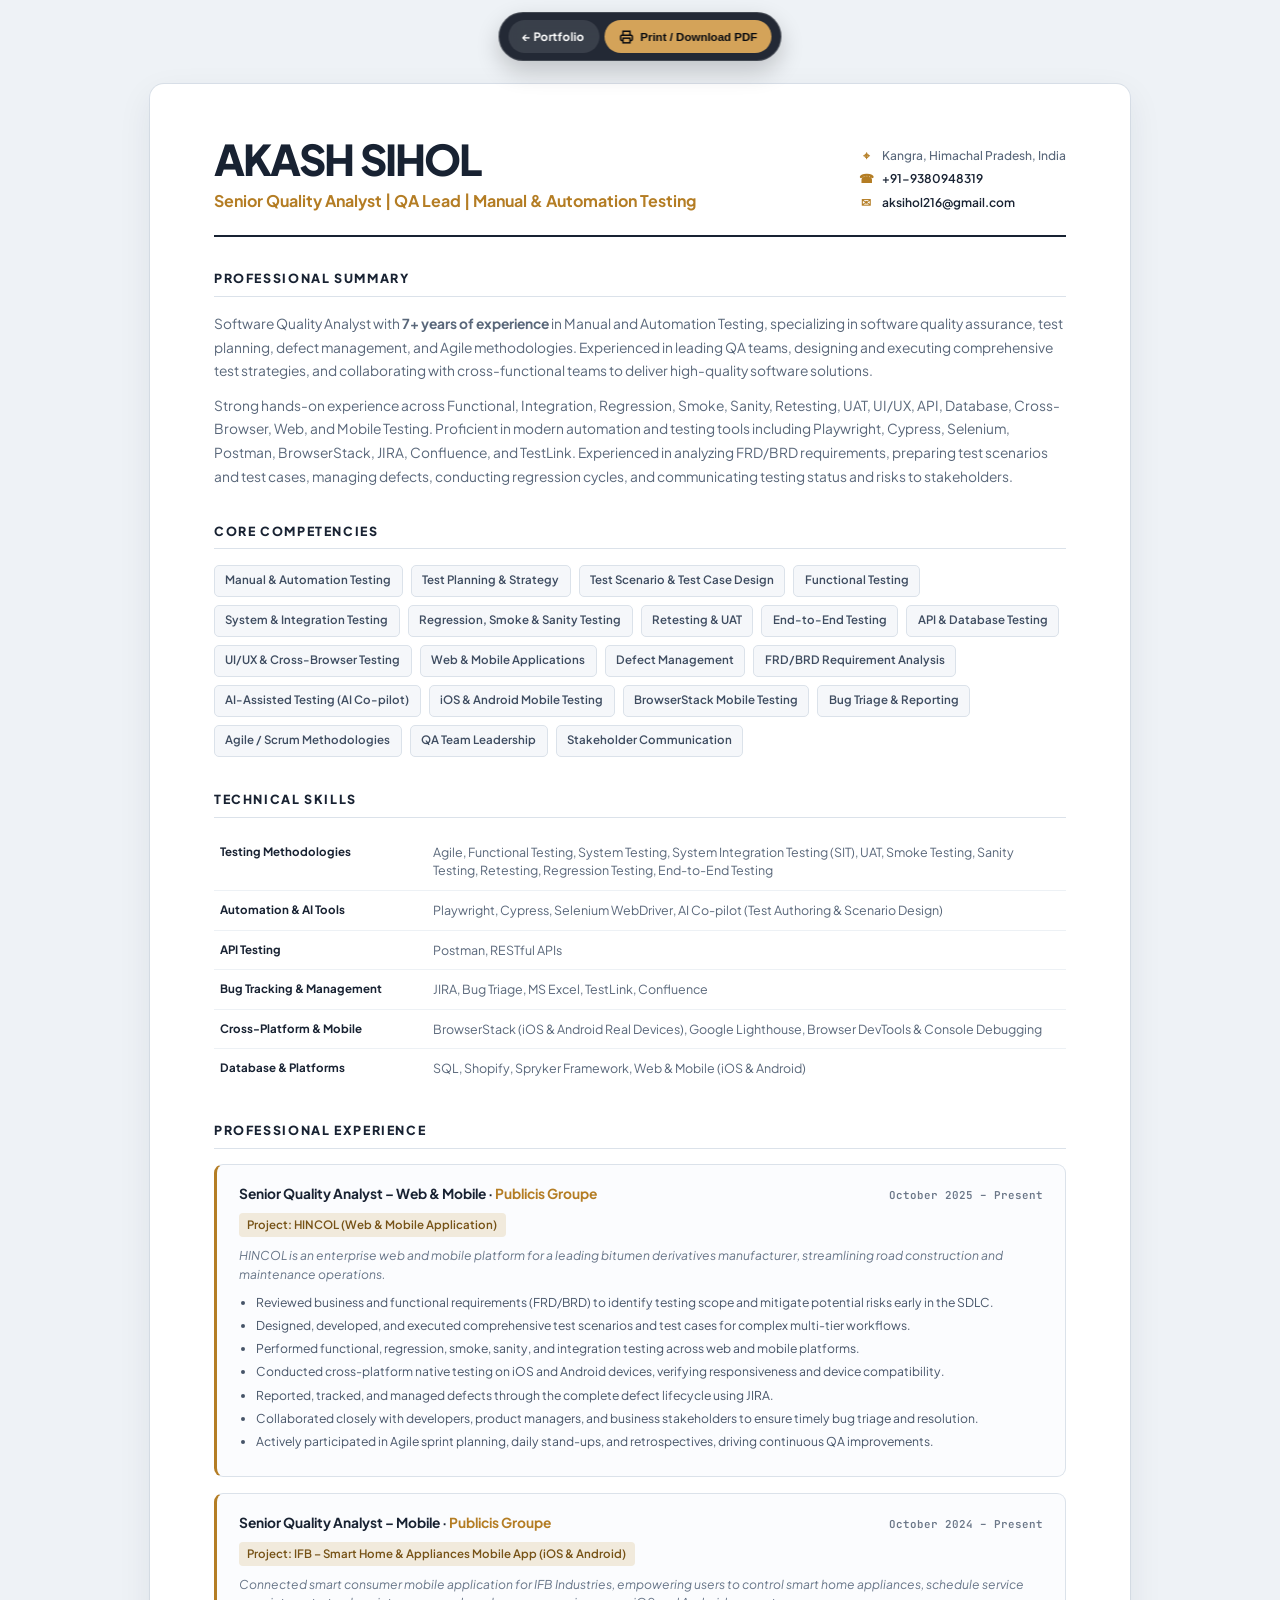
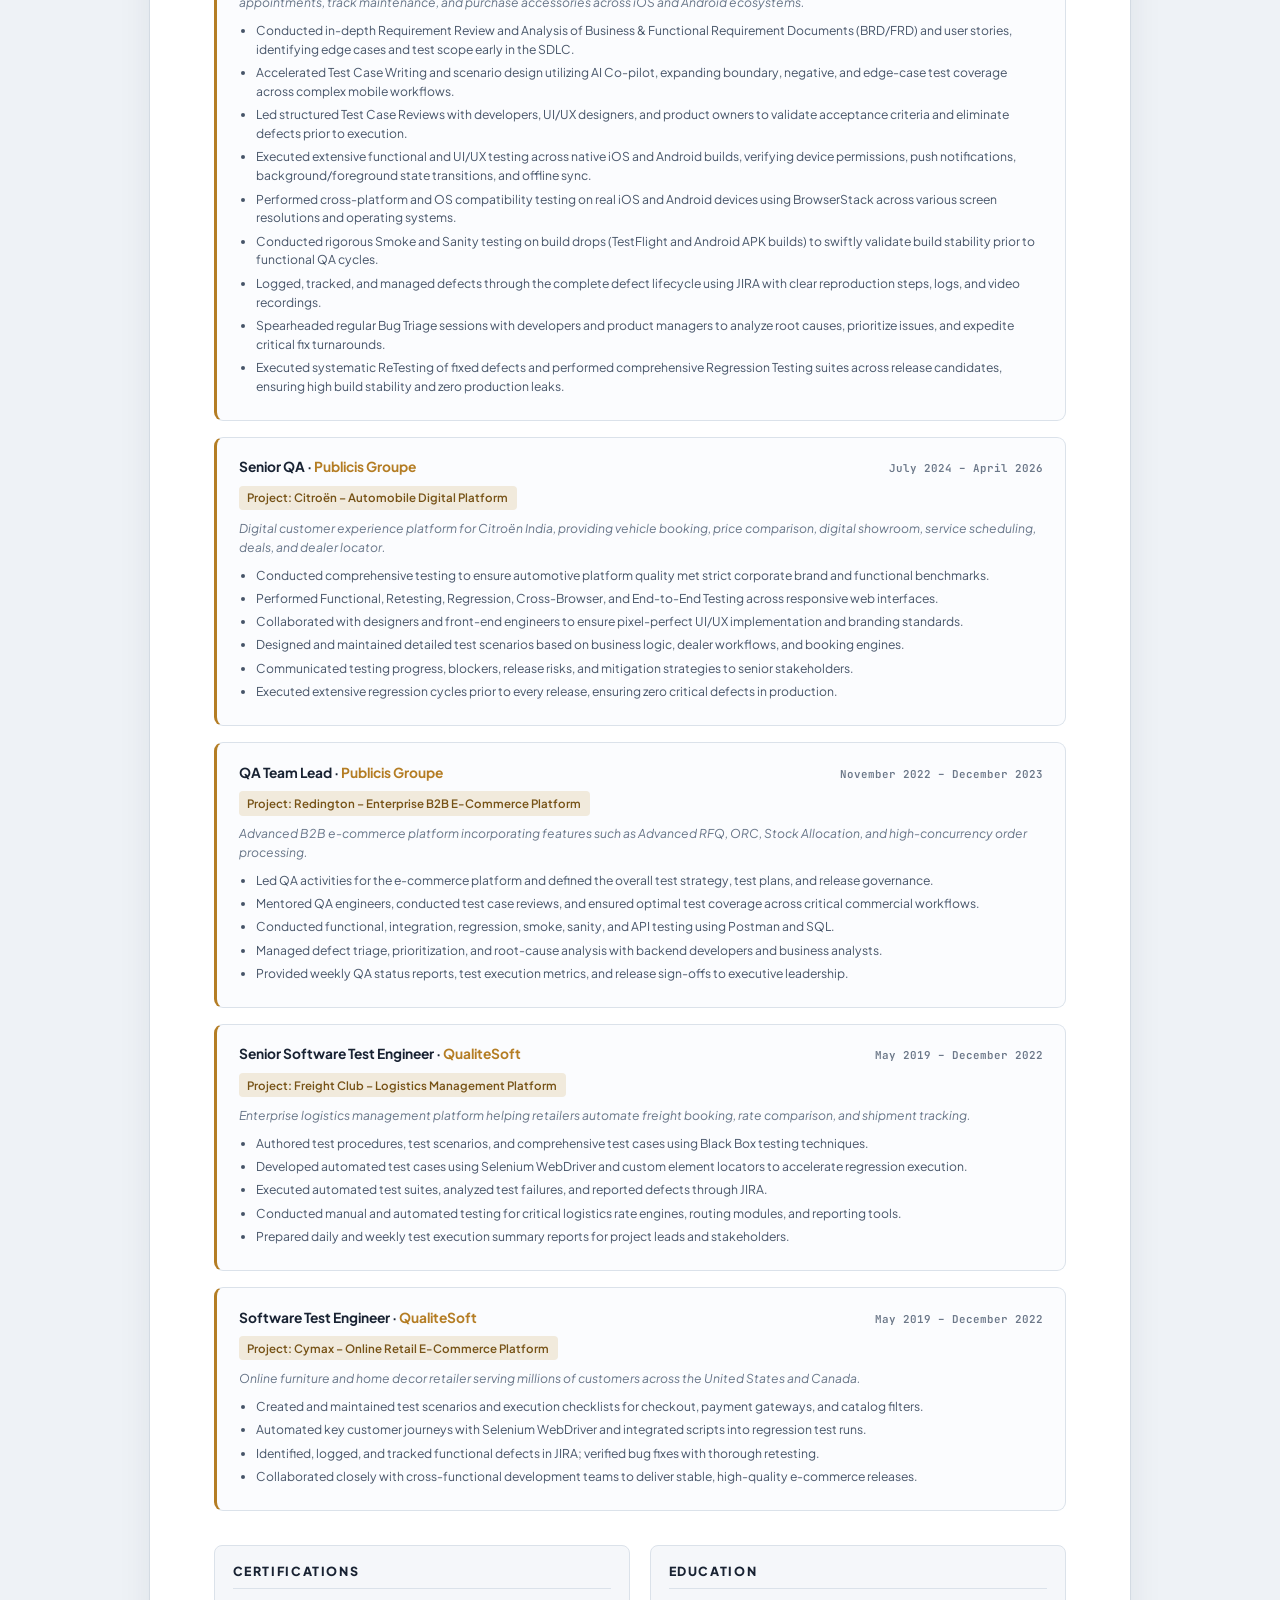
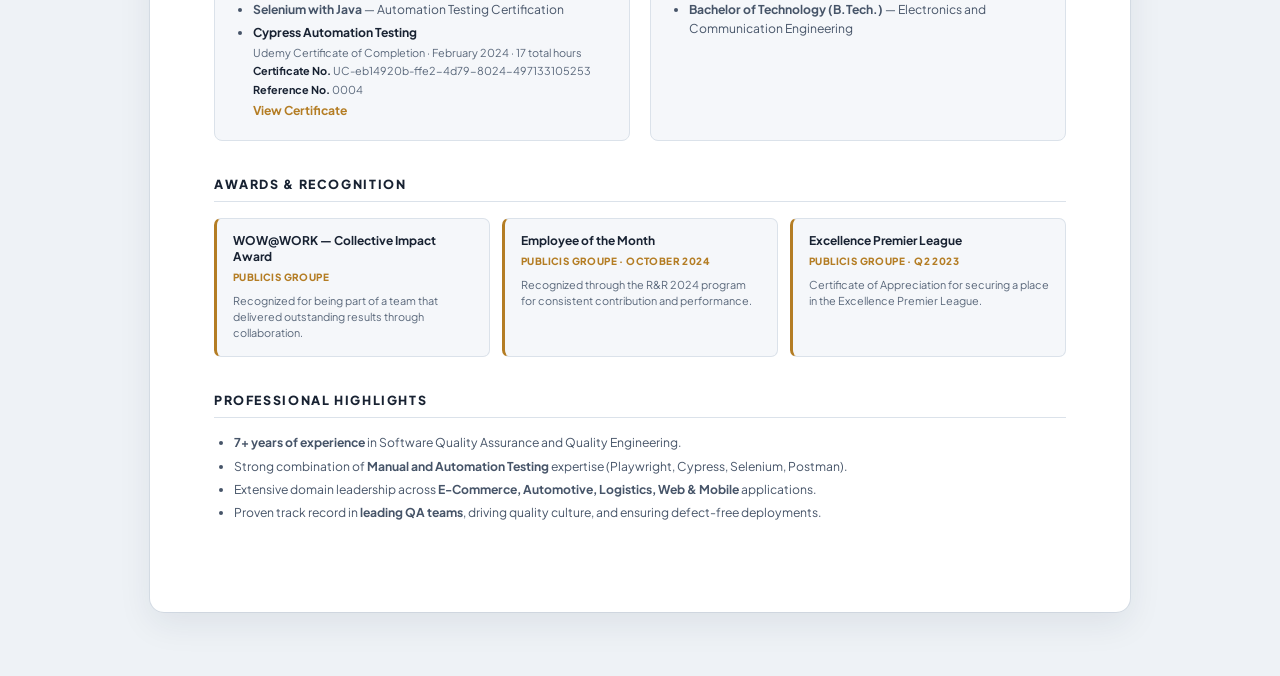
==== commit 17ffa700: "style: enhance badge responsiveness on mobile viewports" ====
--- a/resume.html
+++ b/resume.html
@@ -502,14 +502,15 @@
     }
 
     .project-name-badge {
-      display: inline-flex;
+      display: inline-block;
+      max-width: 100%;
       margin-bottom: 0.55rem;
       padding: 0.27rem 0.55rem;
       border-radius: 4px;
       background: #f1eadc;
       color: #765216;
       font-size: 0.72rem;
-      line-height: 1.3;
+      line-height: 1.35;
     }
 
     .project-overview {
@@ -682,6 +683,11 @@
 
       .role-company {
         font-size: 0.8rem;
+      }
+
+      .project-name-badge {
+        font-size: 0.68rem;
+        line-height: 1.35;
       }
 
       .project-overview,
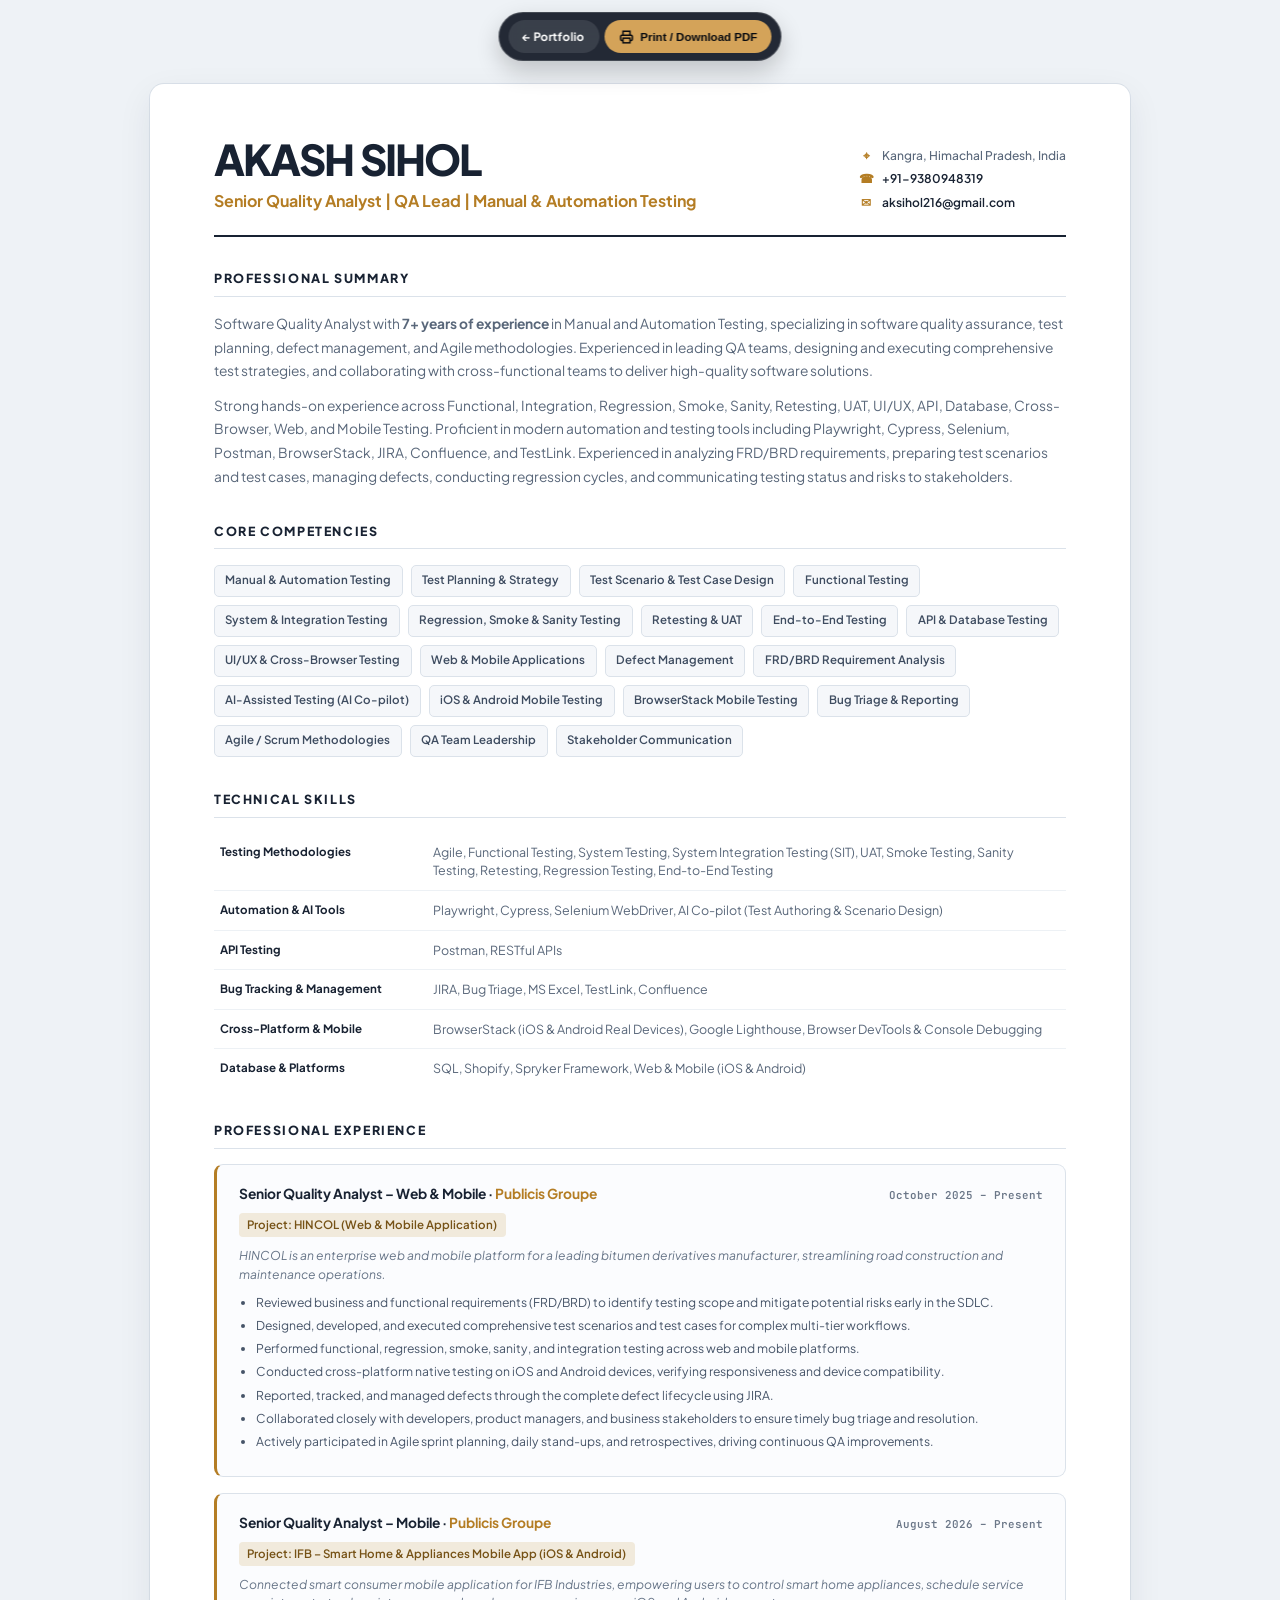
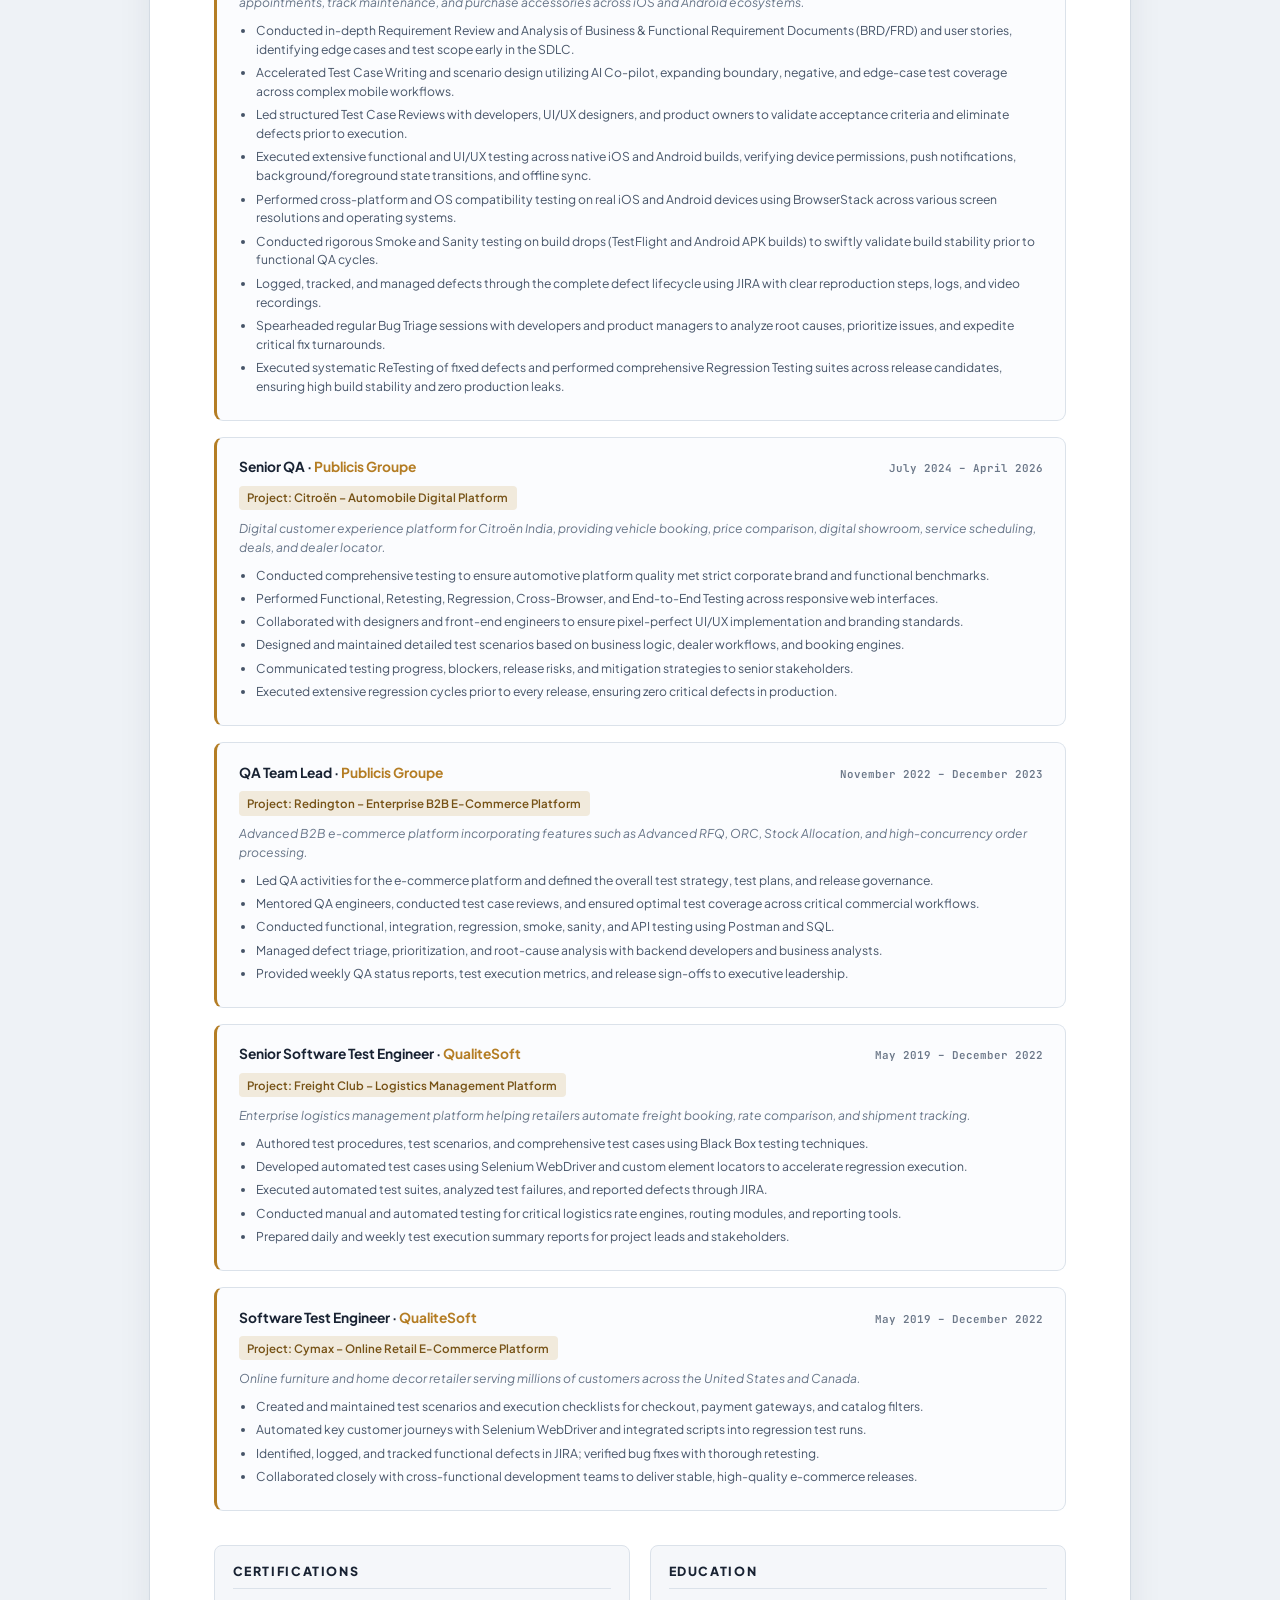
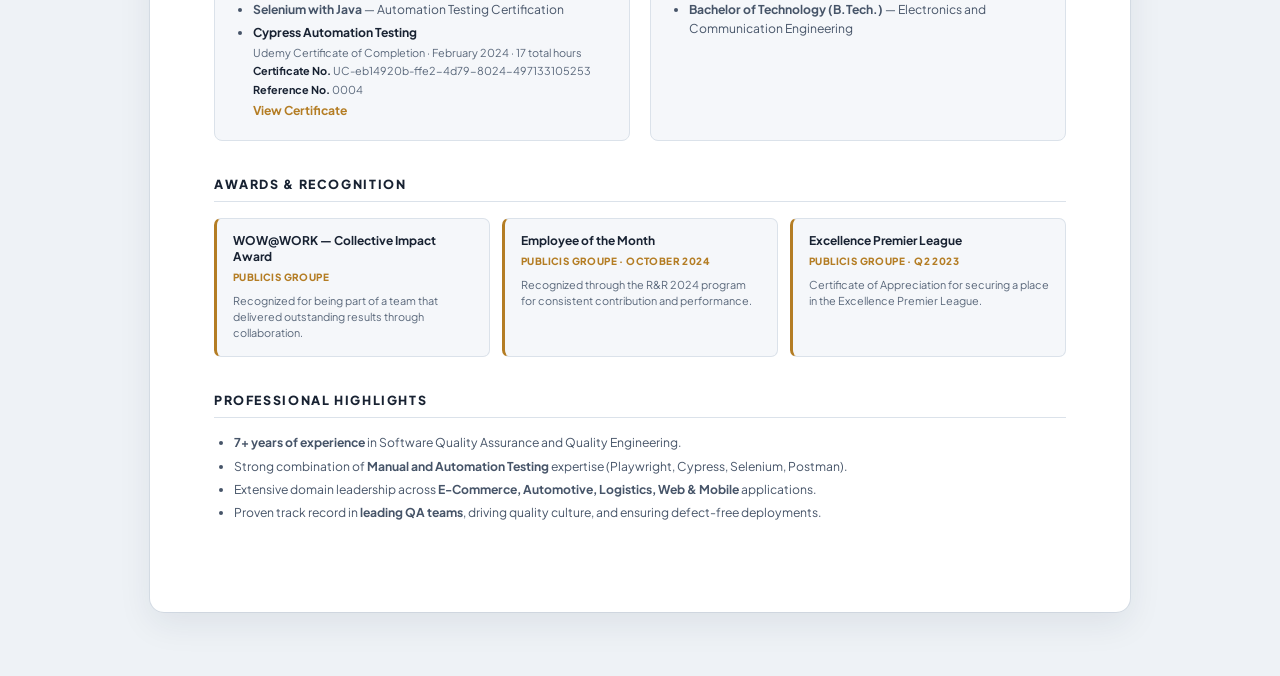
==== commit 67c89096: "chore: update IFB project duration to August 2026 – Present" ====
--- a/resume.html
+++ b/resume.html
@@ -942,7 +942,7 @@
       <div class="experience-item">
         <div class="experience-header">
           <div class="role-company">Senior Quality Analyst – Mobile · <span class="company-name">Publicis Groupe</span></div>
-          <div class="date-location">October 2024 – Present</div>
+          <div class="date-location">August 2026 – Present</div>
         </div>
         <div class="project-name-badge">Project: IFB – Smart Home &amp; Appliances Mobile App (iOS &amp; Android)</div>
         <p class="project-overview">Connected smart consumer mobile application for IFB Industries, empowering users to control smart home appliances, schedule service appointments, track maintenance, and purchase accessories across iOS and Android ecosystems.</p>
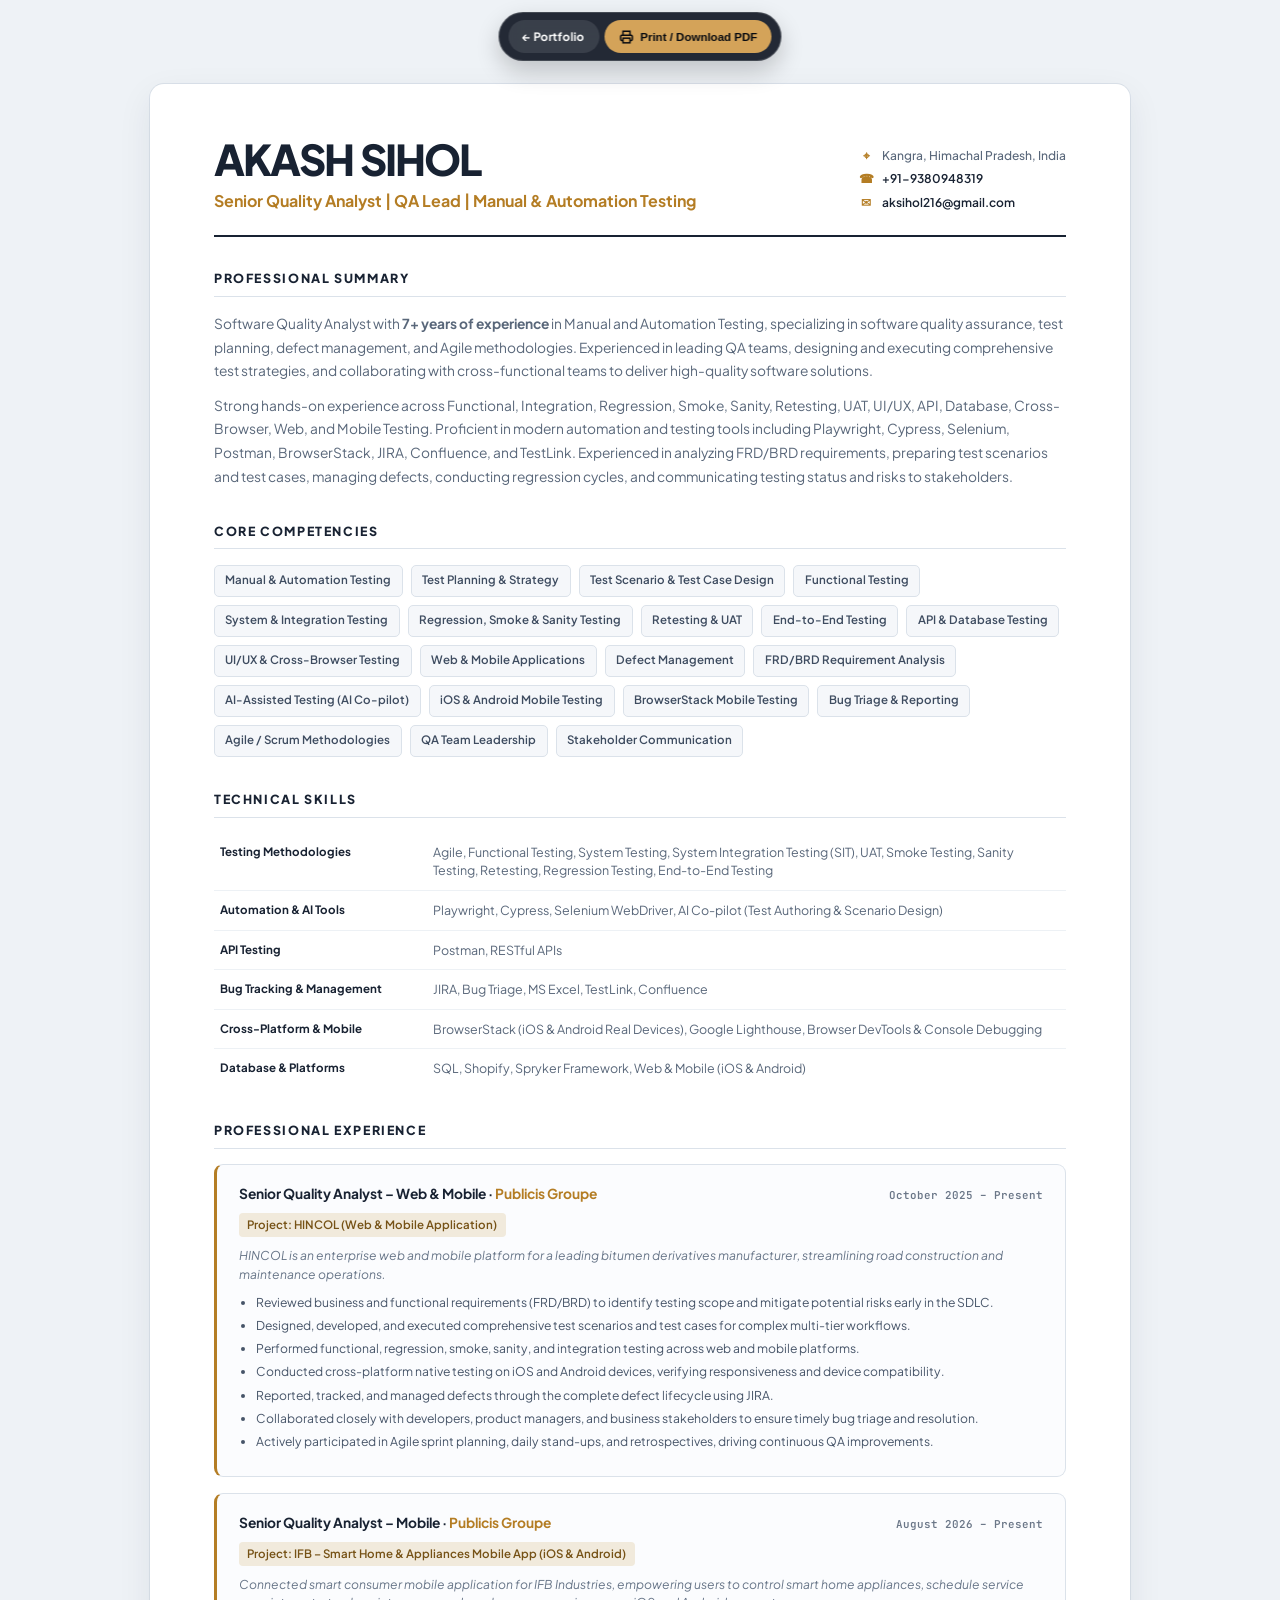
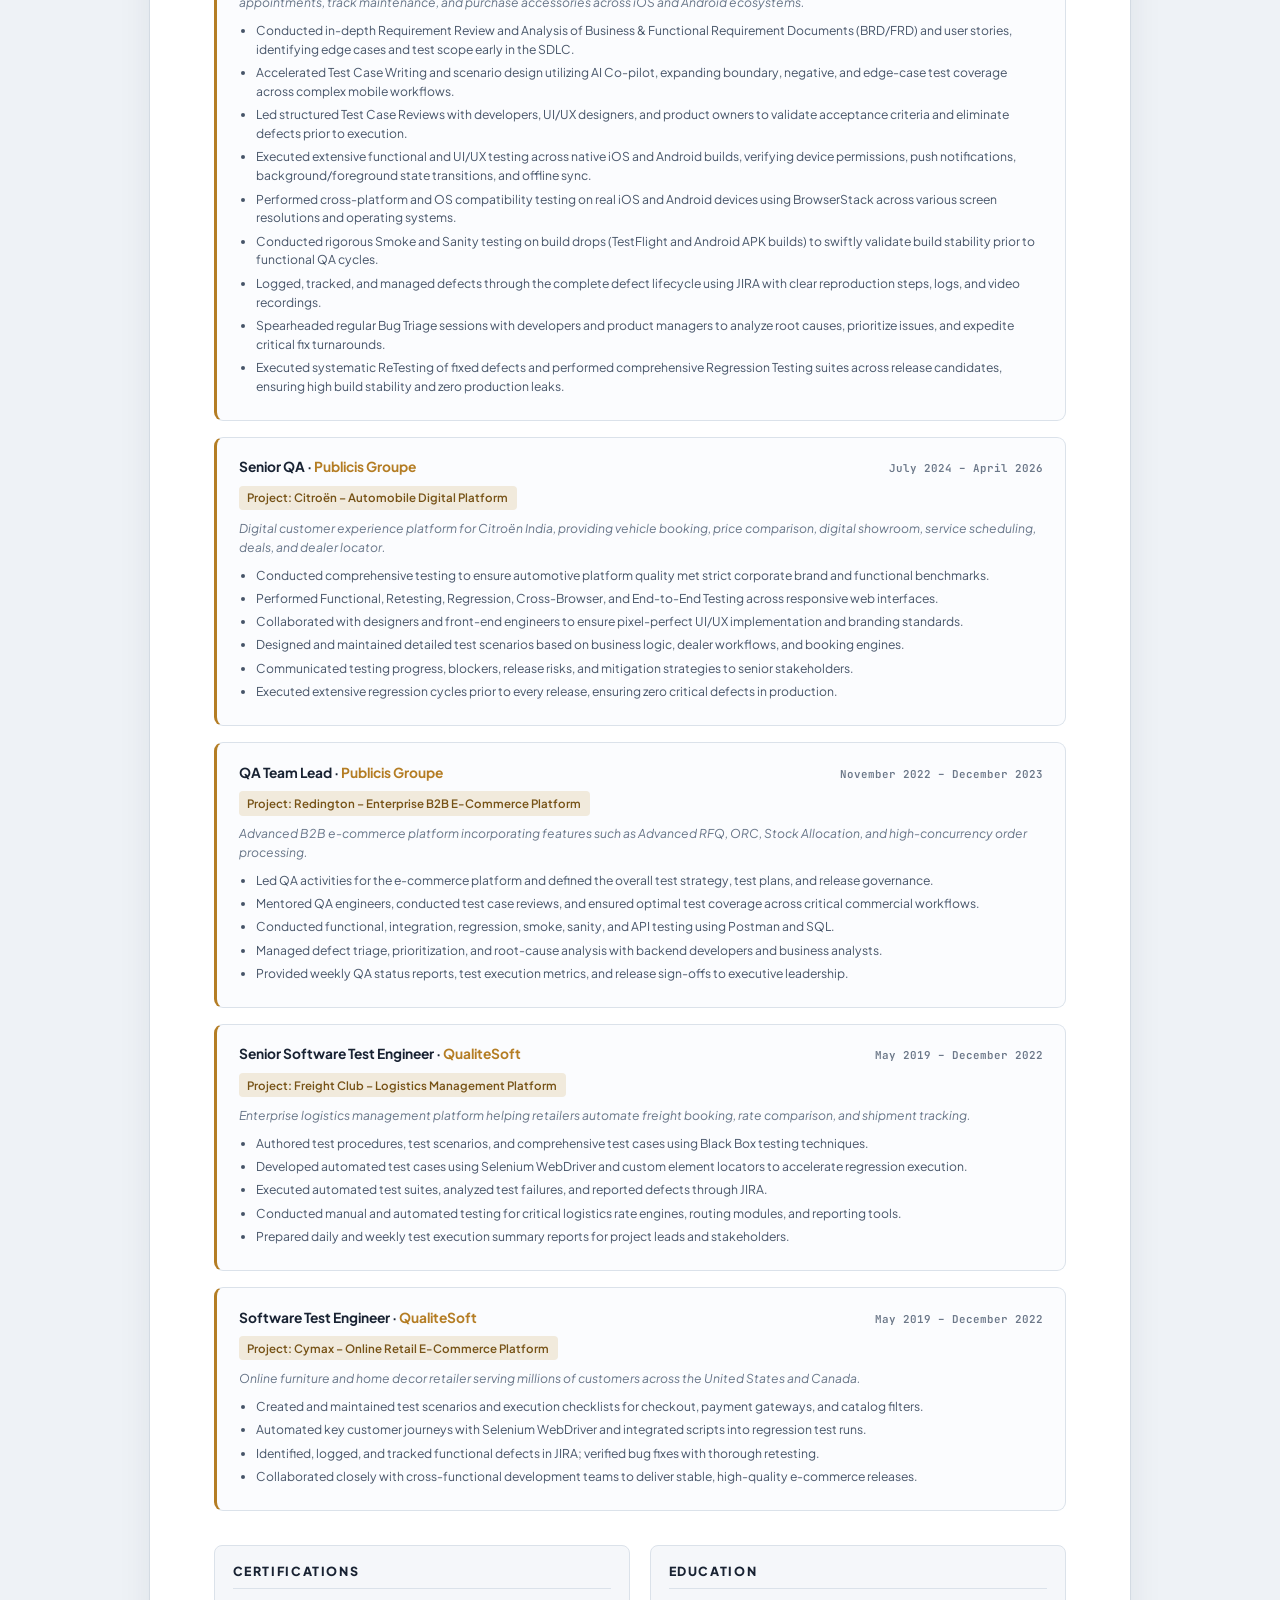
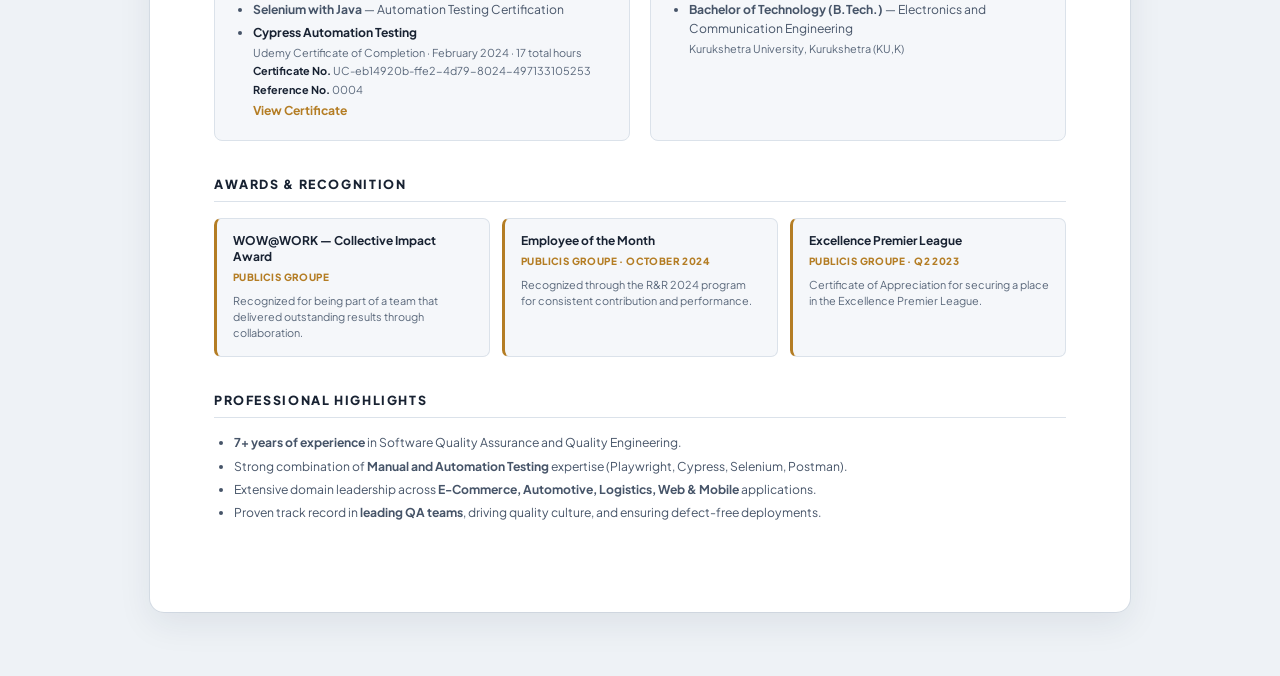
==== commit 08e6bc72: "update: update education to Kurukshetra University and remove portfolio link from education and sele" ====
--- a/resume.html
+++ b/resume.html
@@ -1047,7 +1047,10 @@
         <div>
           <h3 class="section-heading">Education</h3>
           <ul class="bullet-list">
-            <li><strong>Bachelor of Technology (B.Tech.)</strong> — Electronics and Communication Engineering</li>
+            <li>
+              <strong>Bachelor of Technology (B.Tech.)</strong> — Electronics and Communication Engineering<br />
+              <span class="certification-subtitle">Kurukshetra University, Kurukshetra (KU,K)</span>
+            </li>
           </ul>
         </div>
       </div>
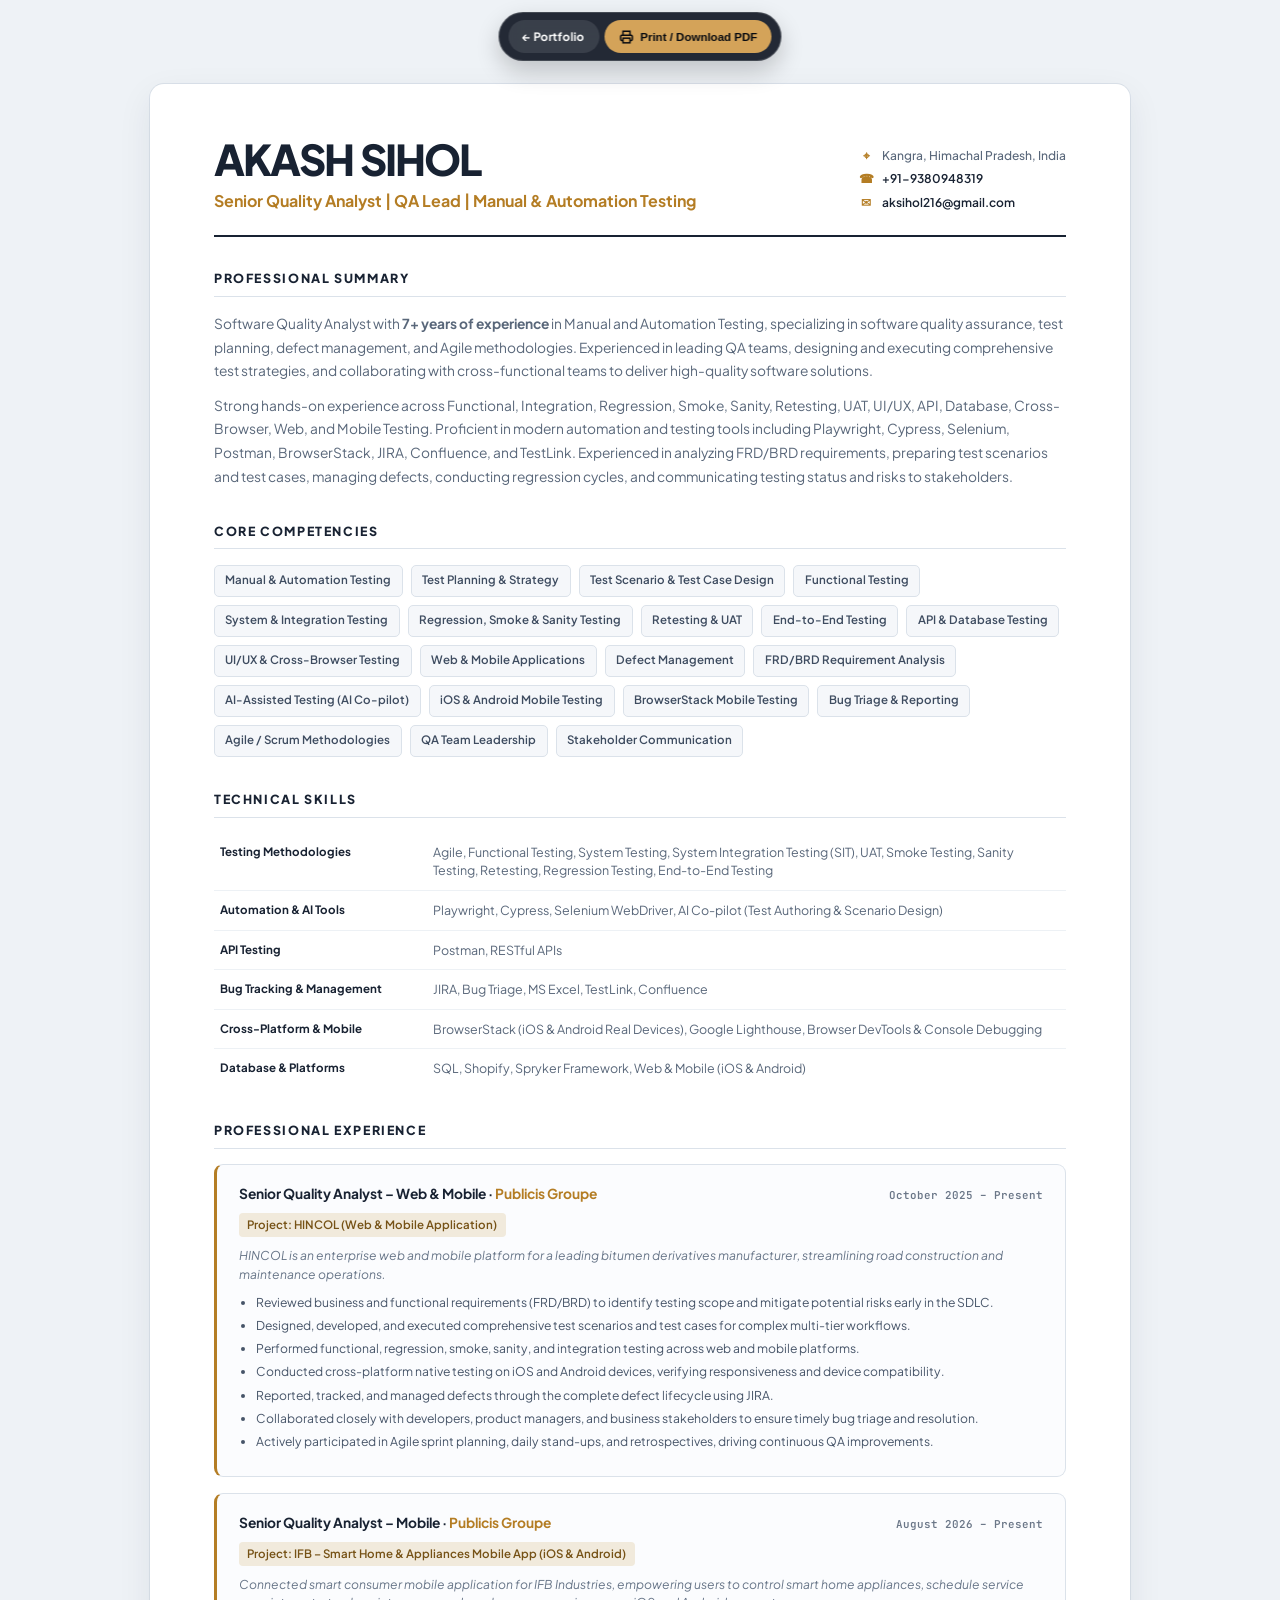
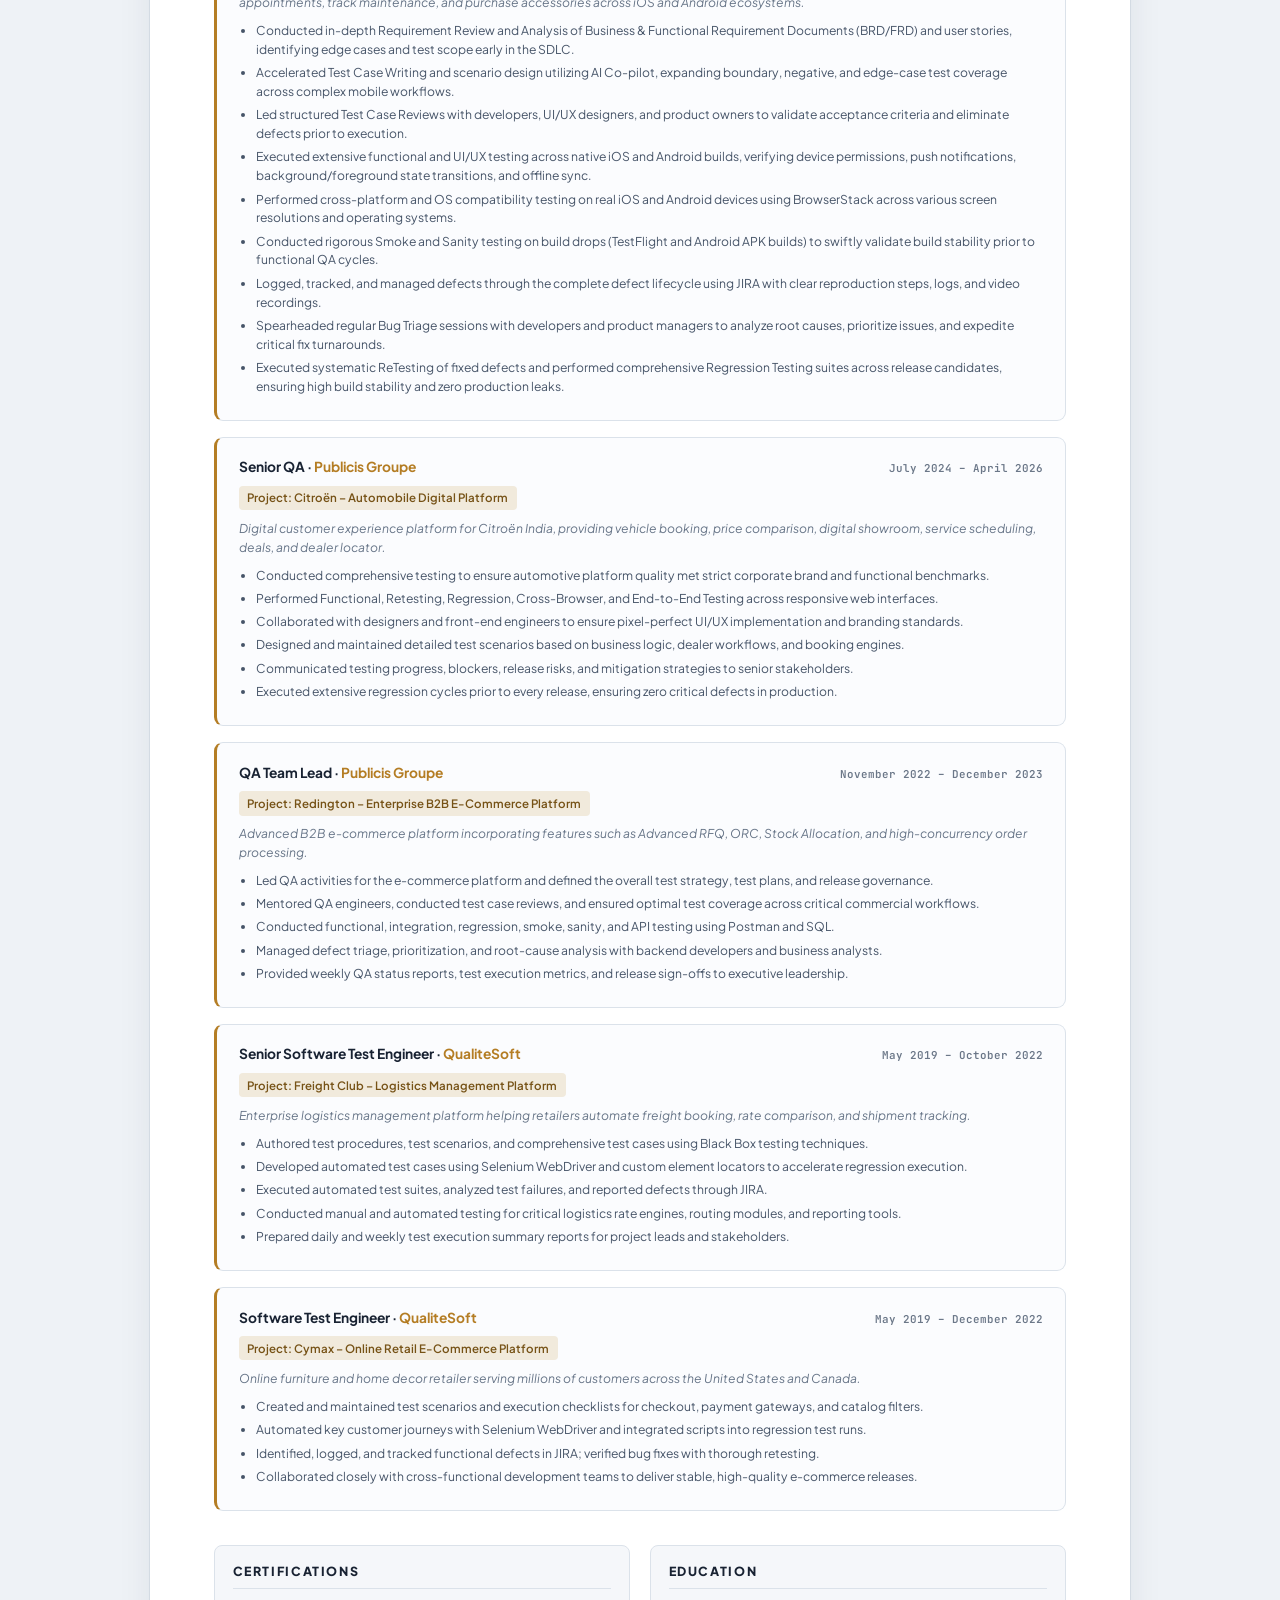
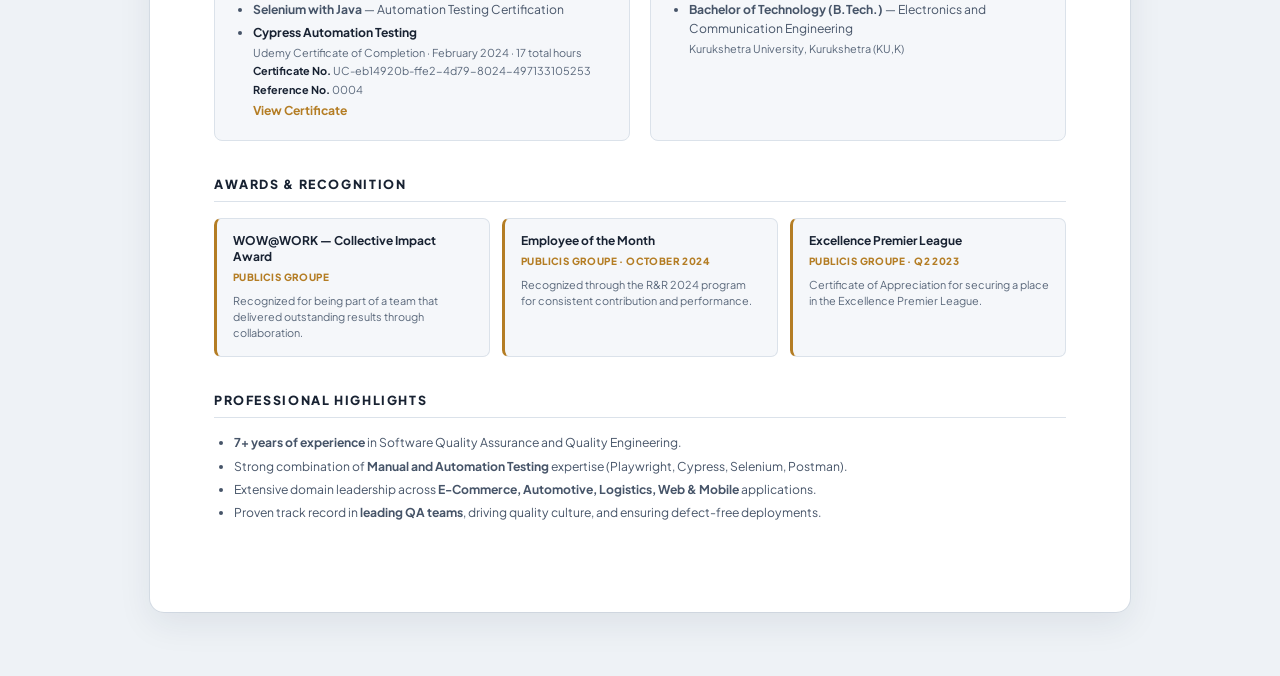
==== commit d1b84023: "chore: update QualiteSoft ending date to October 2022" ====
--- a/resume.html
+++ b/resume.html
@@ -998,7 +998,7 @@
       <div class="experience-item">
         <div class="experience-header">
           <div class="role-company">Senior Software Test Engineer · <span class="company-name">QualiteSoft</span></div>
-          <div class="date-location">May 2019 – December 2022</div>
+          <div class="date-location">May 2019 – October 2022</div>
         </div>
         <div class="project-name-badge">Project: Freight Club – Logistics Management Platform</div>
         <p class="project-overview">Enterprise logistics management platform helping retailers automate freight booking, rate comparison, and shipment tracking.</p>
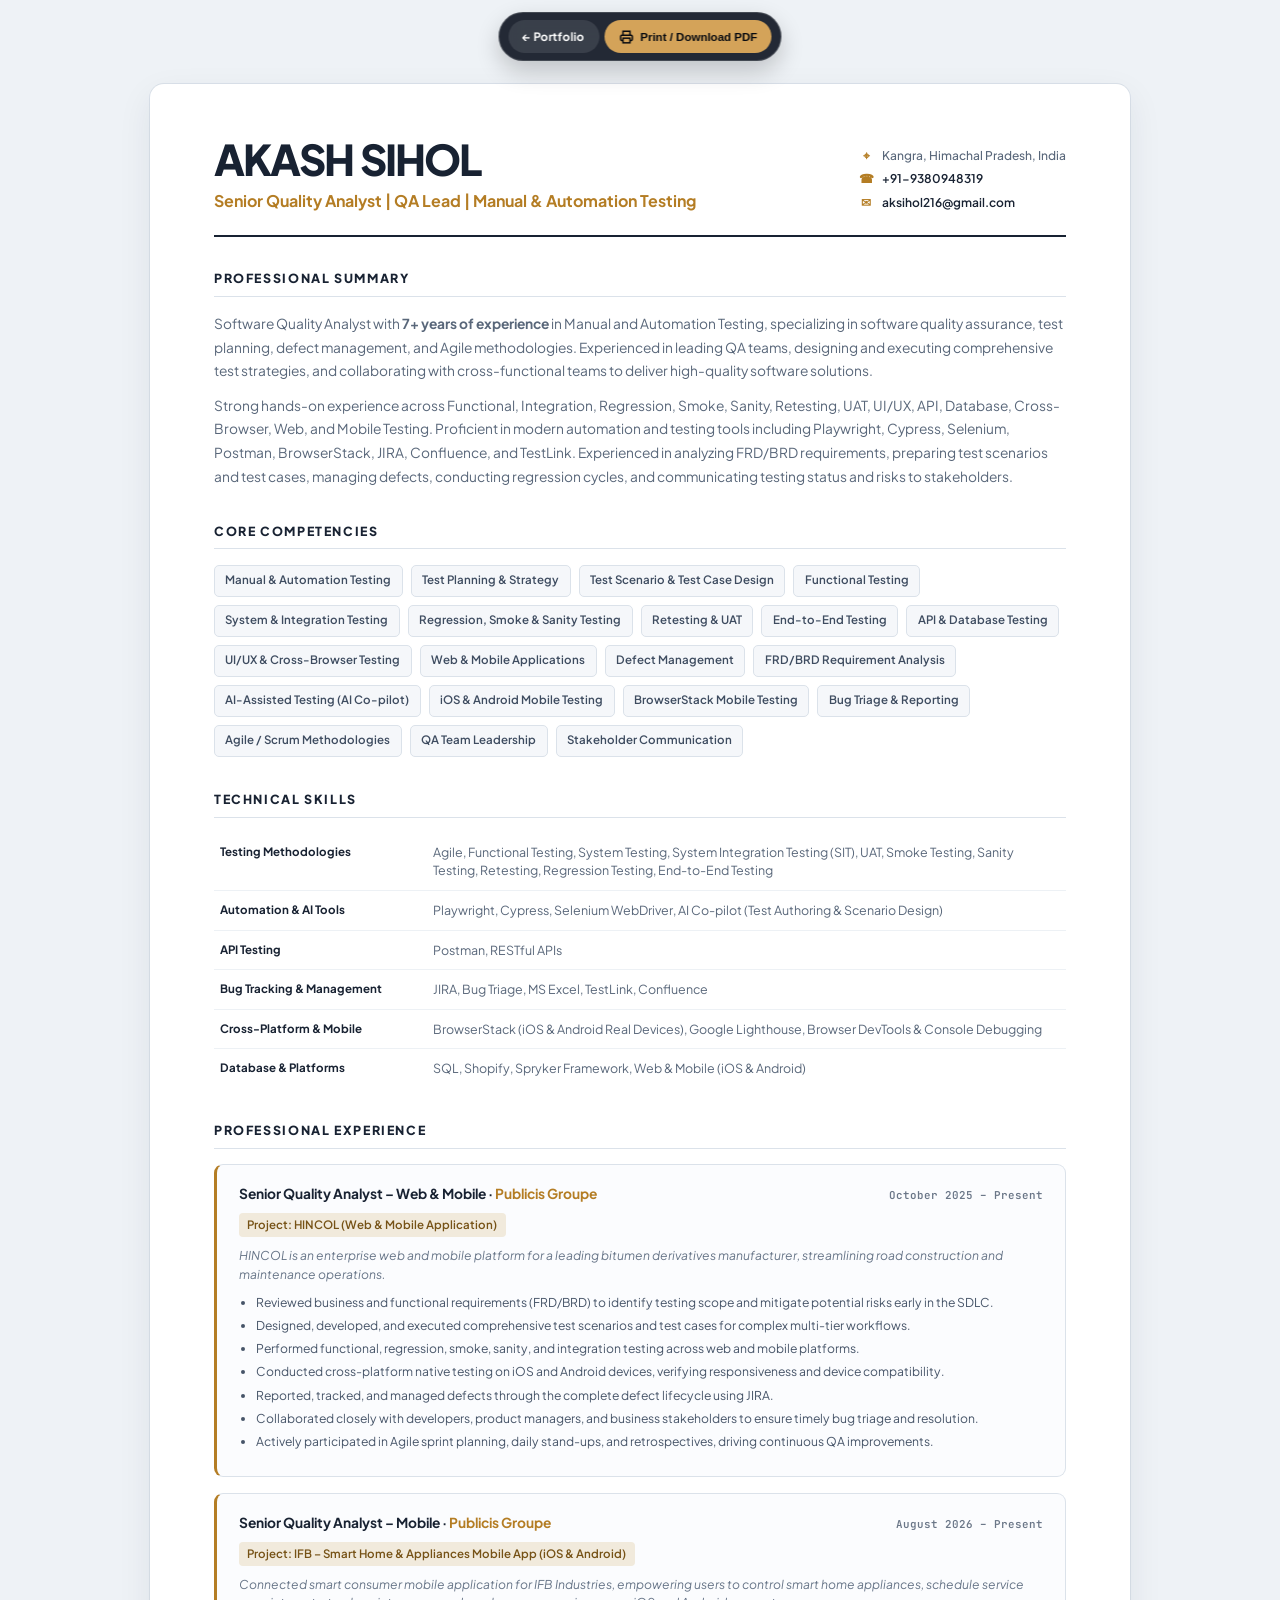
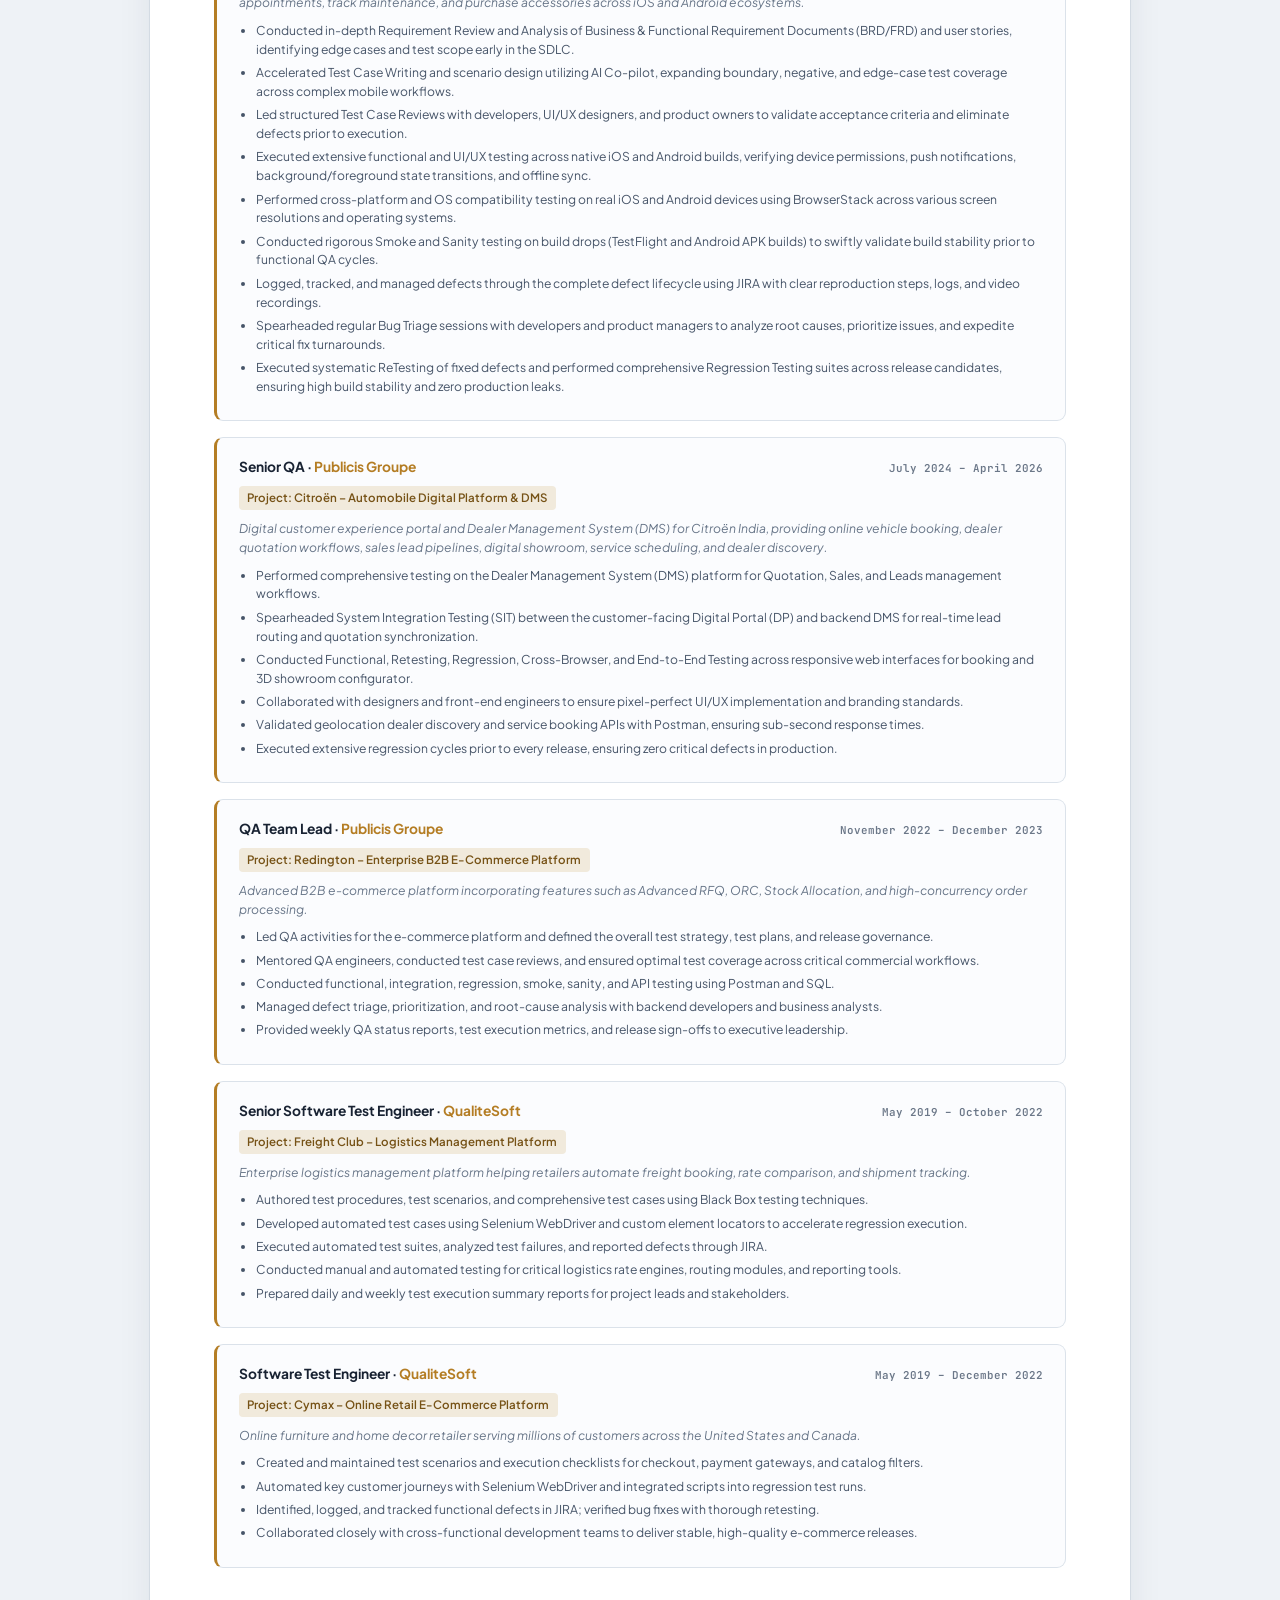
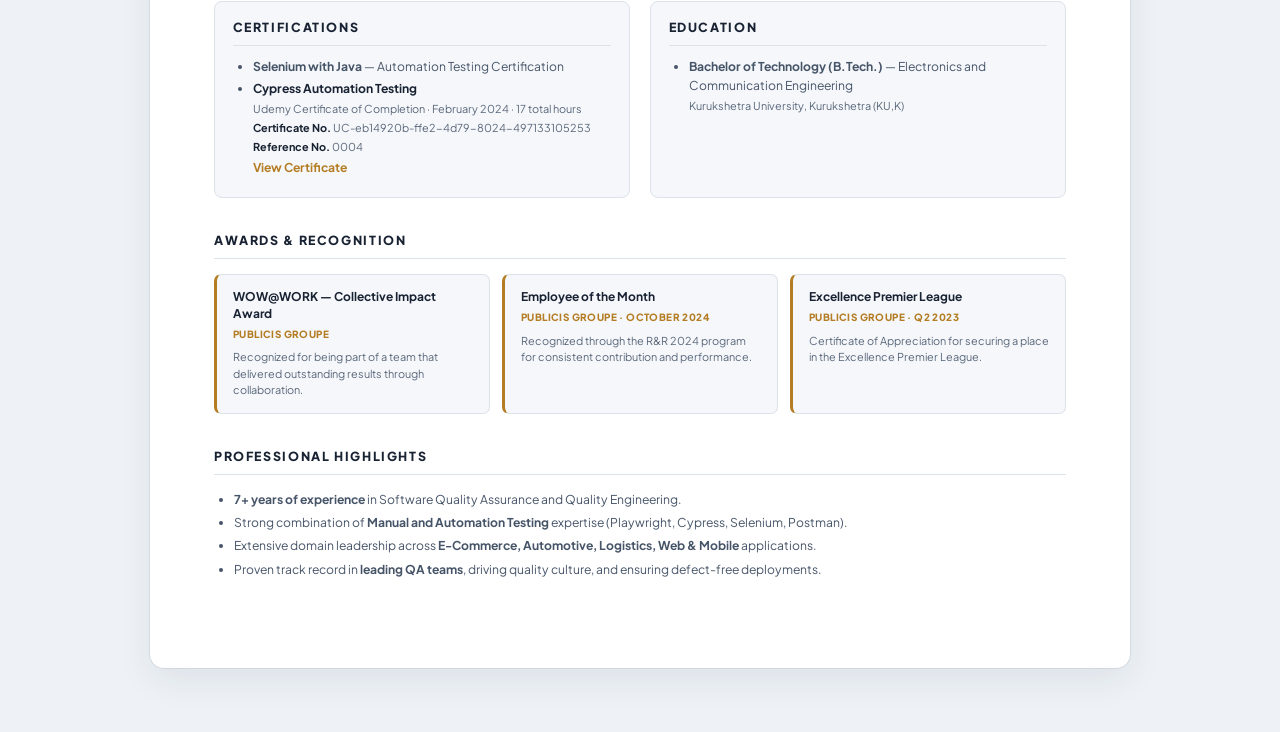
==== commit caec2e1b: "feat: add DMS platform and DP-DMS integration testing to Citroen experience across resume and portfo" ====
--- a/resume.html
+++ b/resume.html
@@ -965,14 +965,14 @@
           <div class="role-company">Senior QA · <span class="company-name">Publicis Groupe</span></div>
           <div class="date-location">July 2024 – April 2026</div>
         </div>
-        <div class="project-name-badge">Project: Citroën – Automobile Digital Platform</div>
-        <p class="project-overview">Digital customer experience platform for Citroën India, providing vehicle booking, price comparison, digital showroom, service scheduling, deals, and dealer locator.</p>
+        <div class="project-name-badge">Project: Citroën – Automobile Digital Platform &amp; DMS</div>
+        <p class="project-overview">Digital customer experience portal and Dealer Management System (DMS) for Citroën India, providing online vehicle booking, dealer quotation workflows, sales lead pipelines, digital showroom, service scheduling, and dealer discovery.</p>
         <ul class="duty-list">
-          <li>Conducted comprehensive testing to ensure automotive platform quality met strict corporate brand and functional benchmarks.</li>
-          <li>Performed Functional, Retesting, Regression, Cross-Browser, and End-to-End Testing across responsive web interfaces.</li>
+          <li>Performed comprehensive testing on the Dealer Management System (DMS) platform for Quotation, Sales, and Leads management workflows.</li>
+          <li>Spearheaded System Integration Testing (SIT) between the customer-facing Digital Portal (DP) and backend DMS for real-time lead routing and quotation synchronization.</li>
+          <li>Conducted Functional, Retesting, Regression, Cross-Browser, and End-to-End Testing across responsive web interfaces for booking and 3D showroom configurator.</li>
           <li>Collaborated with designers and front-end engineers to ensure pixel-perfect UI/UX implementation and branding standards.</li>
-          <li>Designed and maintained detailed test scenarios based on business logic, dealer workflows, and booking engines.</li>
-          <li>Communicated testing progress, blockers, release risks, and mitigation strategies to senior stakeholders.</li>
+          <li>Validated geolocation dealer discovery and service booking APIs with Postman, ensuring sub-second response times.</li>
           <li>Executed extensive regression cycles prior to every release, ensuring zero critical defects in production.</li>
         </ul>
       </div>
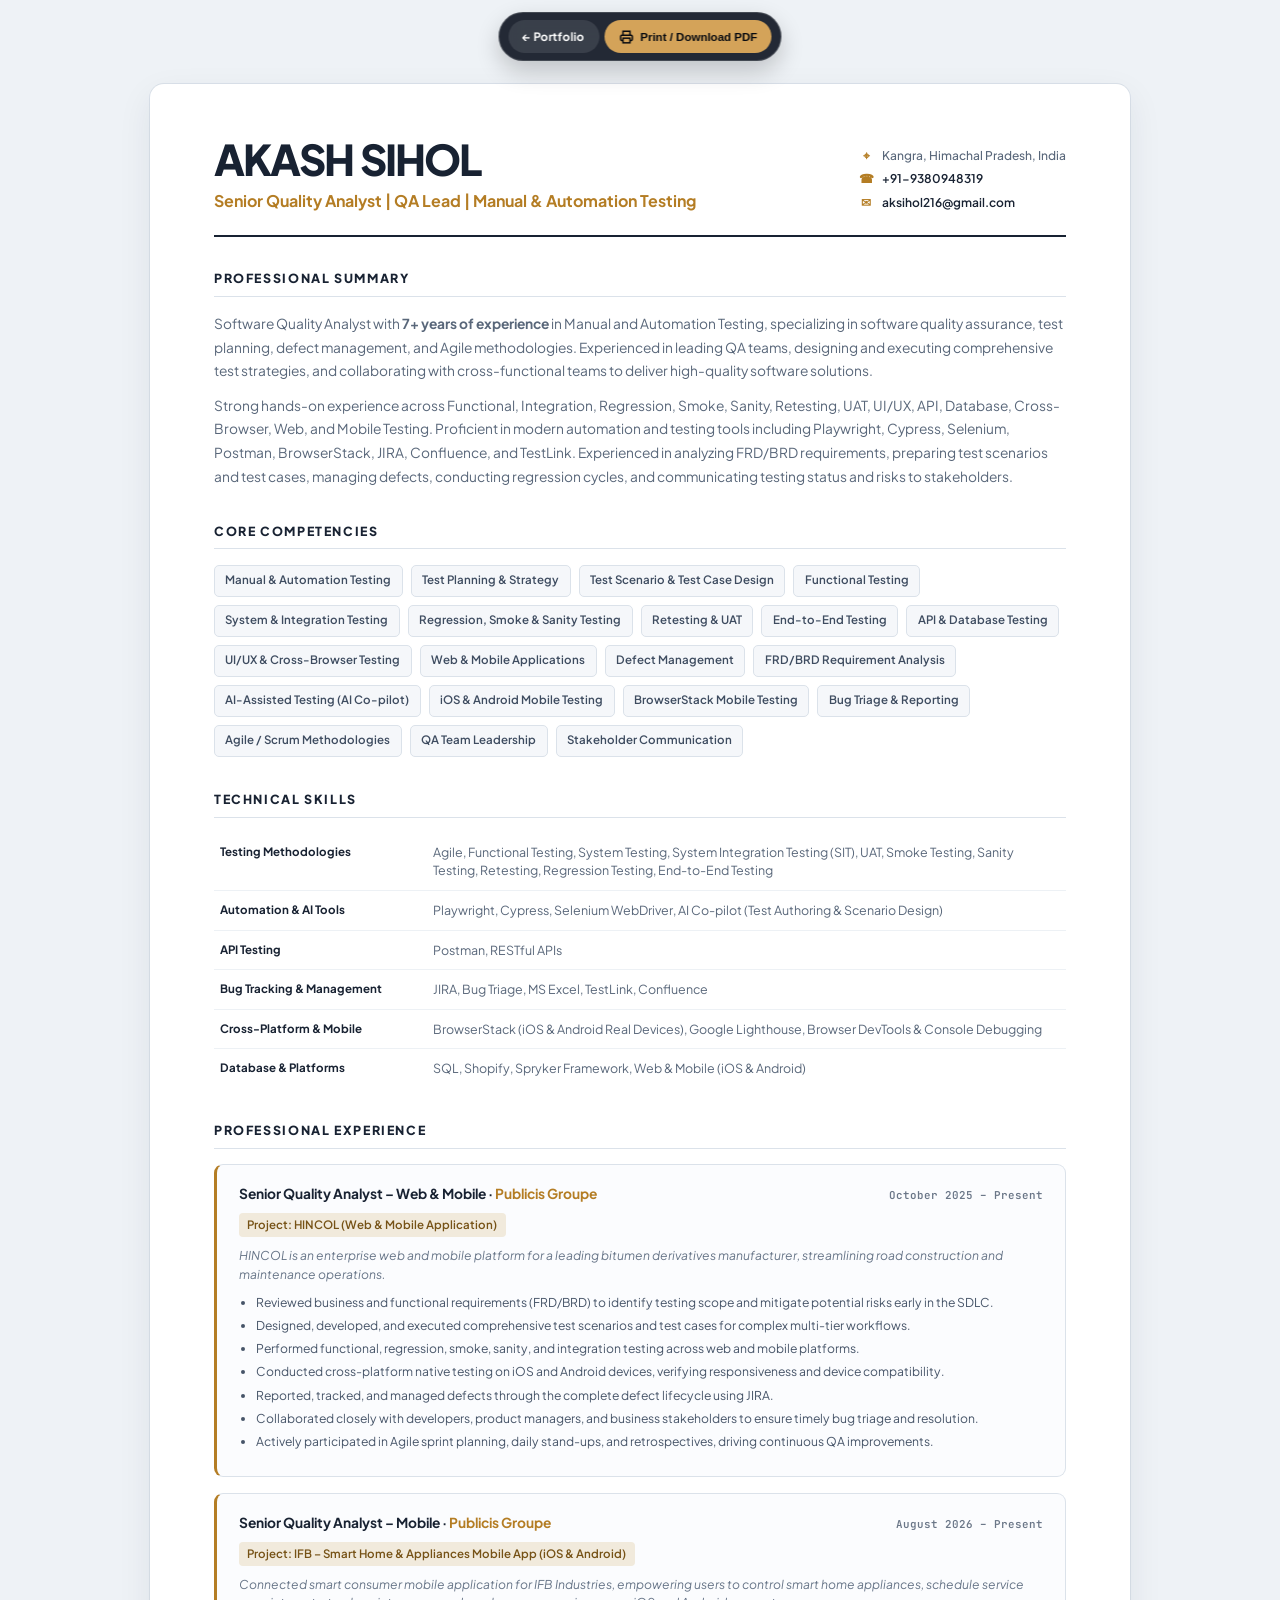
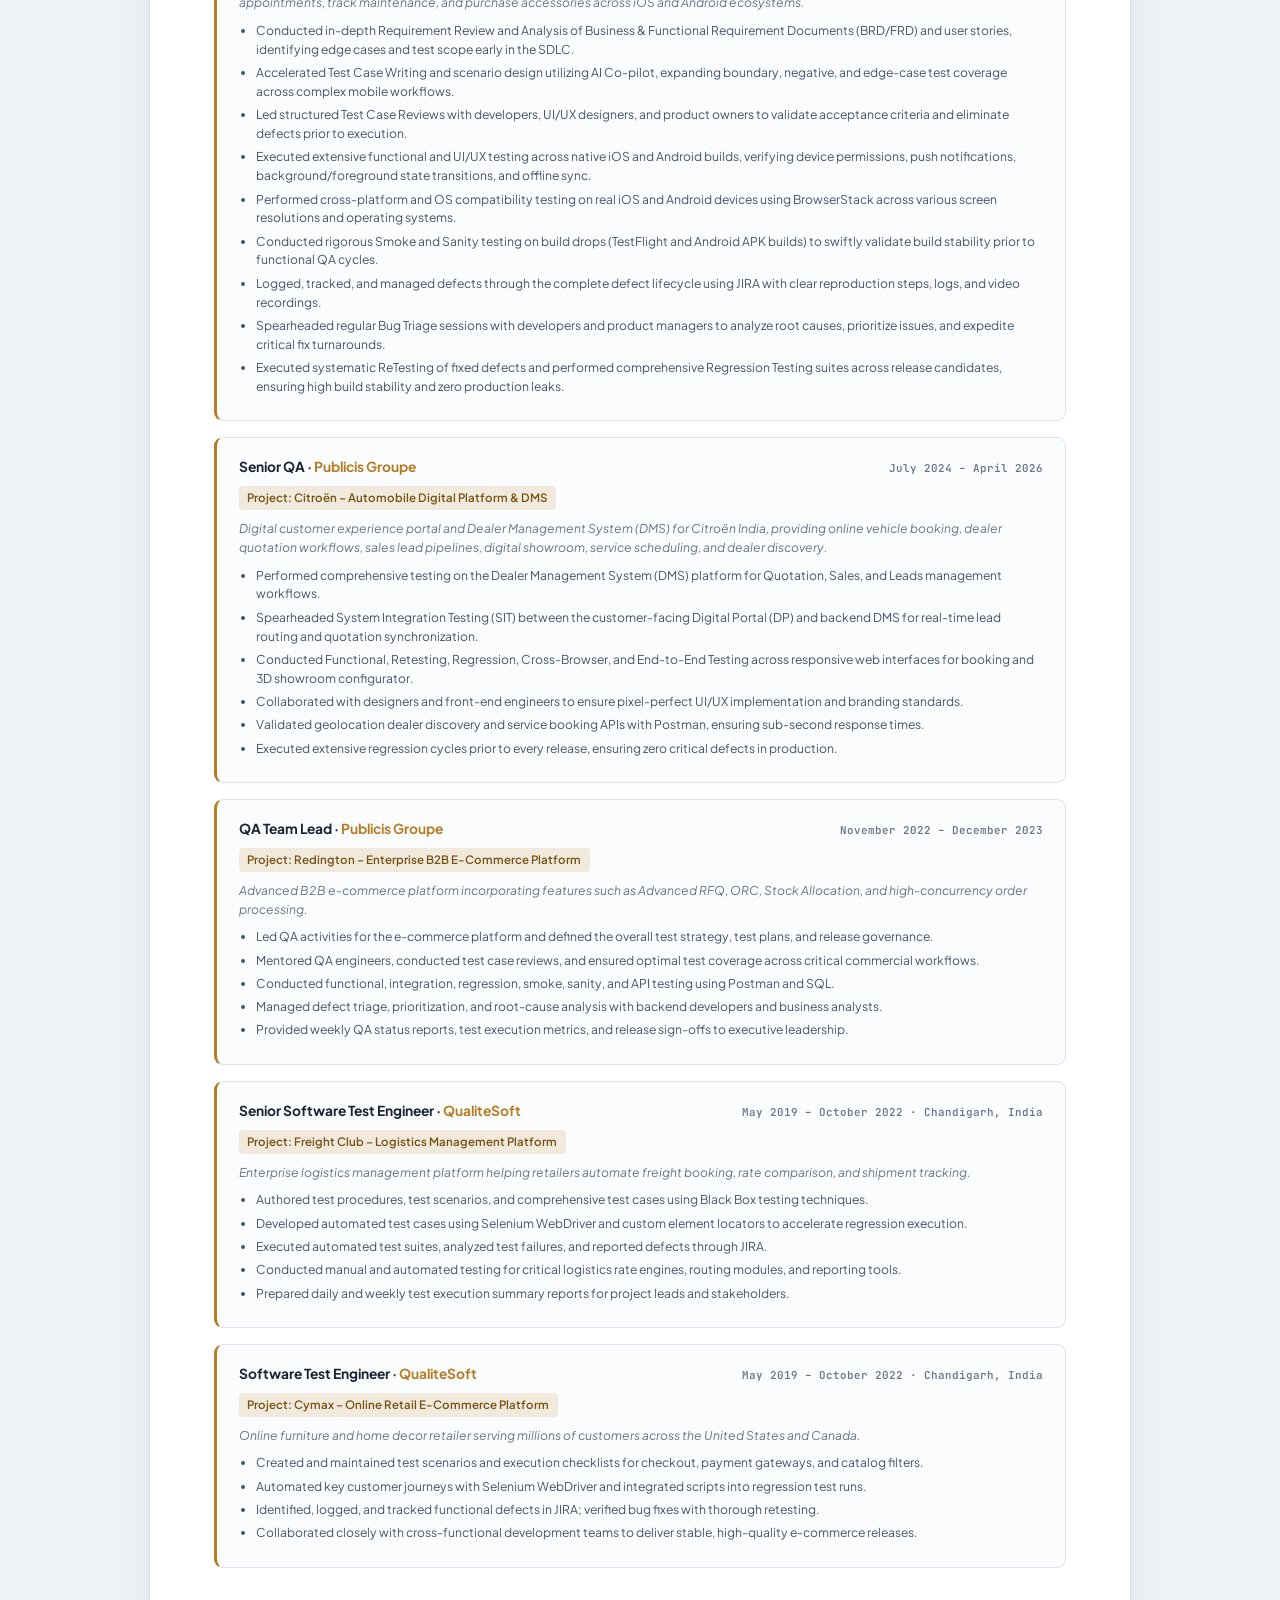
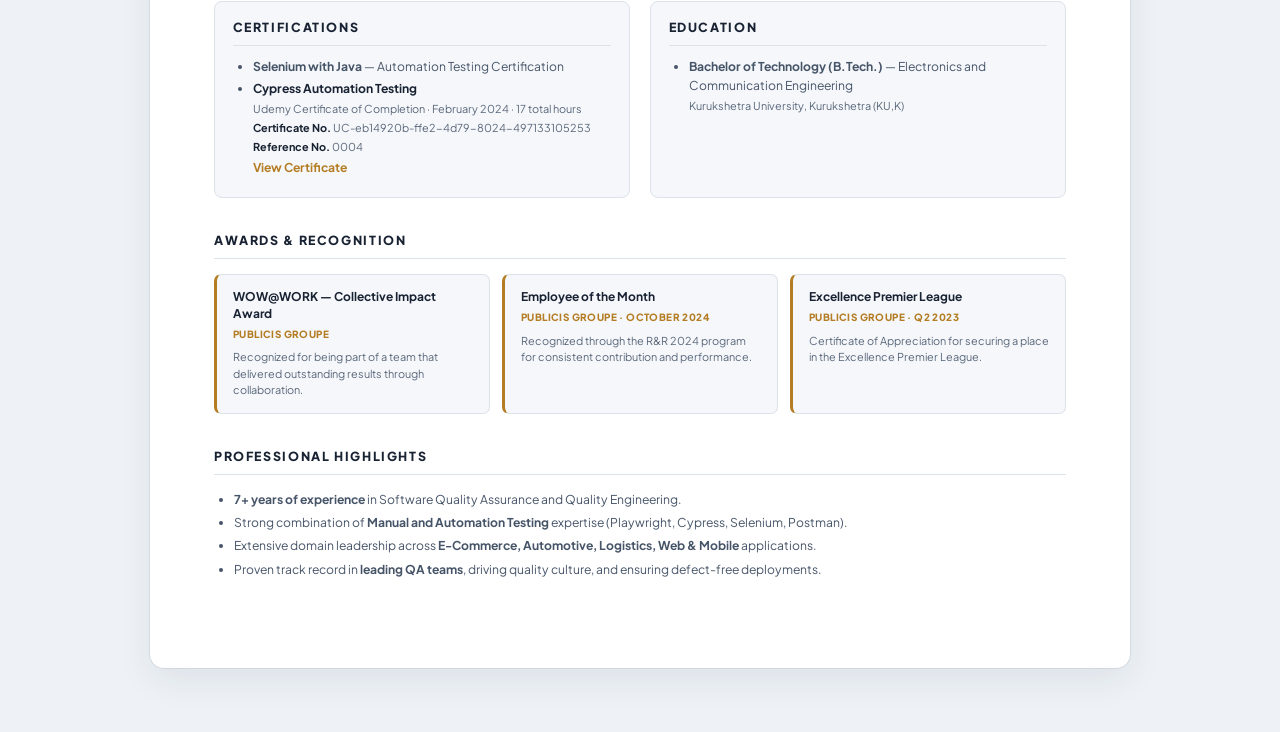
==== commit d9b03b03: "chore: update company name to QualiteSoft and location to Chandigarh, India" ====
--- a/resume.html
+++ b/resume.html
@@ -998,7 +998,7 @@
       <div class="experience-item">
         <div class="experience-header">
           <div class="role-company">Senior Software Test Engineer · <span class="company-name">QualiteSoft</span></div>
-          <div class="date-location">May 2019 – October 2022</div>
+          <div class="date-location">May 2019 – October 2022 · Chandigarh, India</div>
         </div>
         <div class="project-name-badge">Project: Freight Club – Logistics Management Platform</div>
         <p class="project-overview">Enterprise logistics management platform helping retailers automate freight booking, rate comparison, and shipment tracking.</p>
@@ -1015,7 +1015,7 @@
       <div class="experience-item">
         <div class="experience-header">
           <div class="role-company">Software Test Engineer · <span class="company-name">QualiteSoft</span></div>
-          <div class="date-location">May 2019 – December 2022</div>
+          <div class="date-location">May 2019 – October 2022 · Chandigarh, India</div>
         </div>
         <div class="project-name-badge">Project: Cymax – Online Retail E-Commerce Platform</div>
         <p class="project-overview">Online furniture and home decor retailer serving millions of customers across the United States and Canada.</p>
